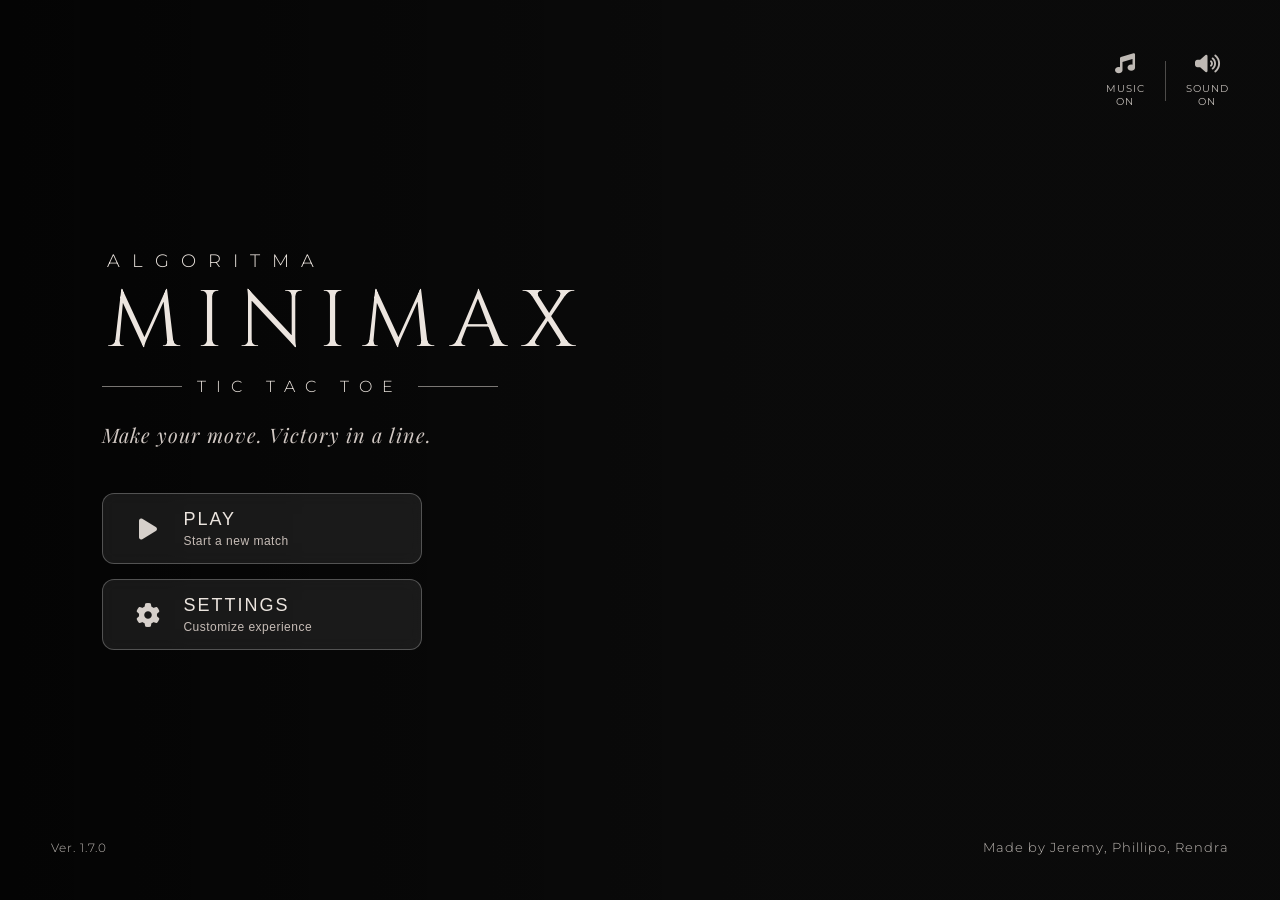
==== main.html @ 6c70a4bb "AI Thinking delay" ====
<!DOCTYPE html>
<html lang="en">
<head>
    <meta charset="UTF-8">
    <meta name="viewport" content="width=device-width, initial-scale=1.0">
    <title>Minimax Tic Tac Toe</title>
    <link href="https://fonts.googleapis.com/css2?family=Cinzel:wght@400;500&family=Montserrat:wght@300;400;500&family=Playfair+Display:ital@1&display=swap" rel="stylesheet">
    <link rel="stylesheet" href="https://cdnjs.cloudflare.com/ajax/libs/font-awesome/6.4.0/css/all.min.css">
    
    <style>
        * { margin: 0; padding: 0; box-sizing: border-box; }
        body, html { width: 100%; height: 100%; font-family: 'Montserrat', sans-serif; overflow: hidden; background-color: #0d0d0d; color: #ece5df; }

        .game-window { position: relative; width: 100vw; height: 100vh; }

        #bg-video {
            position: absolute; top: 0; left: 0; width: 100%; height: 100%;
            object-fit: cover; z-index: 0; pointer-events: none;
            transition: filter 0.8s ease-in-out;
        }

        .video-blurred {
            filter: blur(6px) brightness(0.7); 
        }

        .video-overlay {
            position: absolute; top: 0; left: 0; width: 100%; height: 100%;
            background: linear-gradient(to right, rgba(0, 0, 0, 0.7) 0%, rgba(0, 0, 0, 0.2) 60%); z-index: 1;
        }

        .top-right-controls { position: absolute; top: 6%; right: 4%; display: flex; align-items: center; gap: 20px; z-index: 10; }
        .control-item { display: flex; flex-direction: column; align-items: center; cursor: pointer; opacity: 0.8; transition: 0.3s; }
        .control-item:hover { opacity: 1; }
        .control-item i { font-size: 20px; margin-bottom: 8px; }
        .control-item span { font-size: 10px; letter-spacing: 1px; text-align: center; }
        .divider-vertical { width: 1px; height: 40px; background-color: rgba(236, 229, 223, 0.3); }

        /* SCREENS & CONTAINERS */
        .ui-container {
            position: absolute; top: 50%; left: 8%; transform: translateY(-50%);
            display: flex; flex-direction: column; gap: 35px; z-index: 10; width: 80%;
            transition: opacity 0.5s ease;
        }

        .hidden { display: none !important; opacity: 0; pointer-events: none; }

        /* TYPOGRAPHY */
        .text-section { display: flex; flex-direction: column; gap: 10px; }
        .algoritma { font-size: 18px; letter-spacing: 12px; font-weight: 300; margin-left: 5px; }
        .minimax { font-family: 'Cinzel', serif; font-size: 80px; letter-spacing: 15px; font-weight: 400; line-height: 1; margin-left: 5px; }
        .tic-tac-toe-row { display: flex; align-items: center; gap: 15px; margin-top: 5px; }
        .line { height: 1px; width: 80px; background-color: rgba(236, 229, 223, 0.5); }
        .tic-tac-toe { font-size: 16px; letter-spacing: 10px; font-weight: 300; }
        .tagline { font-family: 'Playfair Display', serif; font-style: italic; font-size: 20px; letter-spacing: 1px; color: #d1c8c3; }

        /* BUTTONS */
        .menu-section { display: flex; flex-direction: column; gap: 15px; width: 320px; margin-top: 10px; }
        .menu-btn {
            background: rgba(255, 255, 255, 0.08); border: 1px solid rgba(255, 255, 255, 0.25);
            backdrop-filter: blur(8px); border-radius: 12px; padding: 15px 25px;
            display: flex; align-items: center; cursor: pointer; transition: 0.3s; color: #ece5df; text-align: left;
        }
        .menu-btn:hover { background: rgba(255, 255, 255, 0.15); transform: translateX(5px); }
        .btn-icon { font-size: 24px; width: 40px; display: flex; justify-content: center; margin-right: 15px; opacity: 0.9; }
        .btn-text-wrapper { display: flex; flex-direction: column; gap: 4px; }
        .btn-title { font-size: 18px; font-weight: 500; letter-spacing: 2px; }
        .btn-desc { font-size: 12px; font-weight: 300; color: #c7bdb7; letter-spacing: 0.5px; }

        .btn-horizontal-group { display: flex; gap: 15px; flex-wrap: wrap; max-width: 600px; }
        .size-btn { width: 140px; justify-content: center; text-align: center; }

        /* GAMEPLAY AREA */
        .gameplay-wrapper { display: flex; align-items: center; gap: 60px; }
        .scoreboard {
            background: rgba(0,0,0,0.4); padding: 30px; border-radius: 15px; border: 1px solid rgba(255,255,255,0.1);
            backdrop-filter: blur(10px); display: flex; flex-direction: column; gap: 20px; width: 250px;
        }
        .score-item { display: flex; justify-content: space-between; align-items: center; font-size: 18px; letter-spacing: 2px; }
        .score-number { font-size: 28px; font-family: 'Cinzel', serif; font-weight: 500; }
        .best-of { text-align: center; font-size: 14px; letter-spacing: 3px; color: #c7bdb7; border-bottom: 1px solid rgba(255,255,255,0.2); padding-bottom: 10px; }
        
        .board {
            display: grid; gap: 8px; background: rgba(255,255,255,0.1); padding: 15px; border-radius: 10px;
            backdrop-filter: blur(5px); border: 1px solid rgba(255,255,255,0.2);
        }
        .cell {
            background: rgba(0,0,0,0.5); display: flex; justify-content: center; align-items: center;
            font-family: 'Cinzel', serif; cursor: pointer; transition: 0.2s; border-radius: 4px;
        }
        .cell:hover { background: rgba(255,255,255,0.1); }
        .cell.x { color: #e74c3c; }
        .cell.o { color: #3498db; }

        /* FOOTER */
        .bottom-left { position: absolute; bottom: 5%; left: 4%; font-size: 12px; font-weight: 300; letter-spacing: 1px; opacity: 0.8; z-index: 10; }
        .bottom-right { position: absolute; bottom: 5%; right: 4%; font-size: 13px; font-weight: 300; letter-spacing: 1px; opacity: 0.8; z-index: 10; }

        /* TIPS TEXT */
        .game-tip {
            text-align: center; font-size: 12px; color: #a89f98; margin-top: 5px;
            font-style: italic; letter-spacing: 0.5px; opacity: 0.9;
        }

    </style>
</head>
<body>

    <div class="game-window">
        <video autoplay loop muted playsinline id="bg-video">
            <source src="Background/bgvidloop.mp4" type="video/mp4">
        </video>
        <div class="video-overlay"></div>
        
        <div class="top-right-controls">
            <div class="control-item" onclick="toggleAudio('music')">
                <i class="fas fa-music"></i><span>MUSIC<br>ON</span>
            </div>
            <div class="divider-vertical"></div>
            <div class="control-item" onclick="toggleAudio('sound')">
                <i class="fas fa-volume-up"></i><span>SOUND<br>ON</span>
            </div>
        </div>

        <div id="lobby-screen" class="ui-container">
            <div class="text-section">
                <div class="algoritma">ALGORITMA</div>
                <div class="minimax">MINIMAX</div>
                <div class="tic-tac-toe-row">
                    <div class="line"></div>
                    <div class="tic-tac-toe">TIC TAC TOE</div>
                    <div class="line"></div>
                </div>
                <div class="tagline" style="margin-top: 15px;">Make your move. Victory in a line.</div>
            </div>
            <div class="menu-section">
                <button class="menu-btn" onclick="showScreen('size-screen')">
                    <div class="btn-icon"><i class="fas fa-play"></i></div>
                    <div class="btn-text-wrapper"><span class="btn-title">PLAY</span><span class="btn-desc">Start a new match</span></div>
                </button>
                <button class="menu-btn" onclick="alert('Settings feature coming soon')">
                    <div class="btn-icon"><i class="fas fa-cog"></i></div>
                    <div class="btn-text-wrapper"><span class="btn-title">SETTINGS</span><span class="btn-desc">Customize experience</span></div>
                </button>
            </div>
        </div>

        <div id="size-screen" class="ui-container hidden">
            <div class="text-section">
                <div class="minimax" style="font-size: 50px;">BATTLEFIELD</div>
                <div class="tagline">Select your board size</div>
            </div>
            <div class="btn-horizontal-group" style="margin-top: 20px;">
                <button class="menu-btn size-btn" onclick="chooseSize(3)"><span class="btn-title">3 x 3</span></button>
                <button class="menu-btn size-btn" onclick="chooseSize(5)"><span class="btn-title">5 x 5</span></button>
                <button class="menu-btn size-btn" onclick="chooseSize(6)"><span class="btn-title">6 x 6</span></button>
            </div>
            <button class="menu-btn" style="width: 200px; margin-top: 20px;" onclick="showScreen('lobby-screen')">
                <div class="btn-icon"><i class="fas fa-arrow-left"></i></div>
                <div class="btn-text-wrapper"><span class="btn-title">BACK</span></div>
            </button>
        </div>

        <div id="difficulty-screen" class="ui-container hidden">
            <div class="text-section">
                <div class="minimax" style="font-size: 50px;">CHALLENGE</div>
                <div class="tagline">Select your opponent level</div>
            </div>
            <div class="btn-horizontal-group" style="margin-top: 20px;">
                <button class="menu-btn size-btn" onclick="setDifficulty('Easy')"><span class="btn-title">EASY</span></button>
                <button class="menu-btn size-btn" onclick="setDifficulty('Medium')"><span class="btn-title">MEDIUM</span></button>
                <button class="menu-btn size-btn" onclick="setDifficulty('Hard')"><span class="btn-title">HARD</span></button>
            </div>
            <button class="menu-btn" style="width: 200px; margin-top: 20px;" onclick="showScreen('size-screen')">
                <div class="btn-icon"><i class="fas fa-arrow-left"></i></div>
                <div class="btn-text-wrapper"><span class="btn-title">BACK</span></div>
            </button>
        </div>

        <div id="turn-screen" class="ui-container hidden">
            <div class="text-section">
                <div class="minimax" style="font-size: 50px;">INITIATIVE</div>
                <div class="tagline">Who will make the first move?</div>
            </div>
            <div class="btn-horizontal-group" style="margin-top: 20px;">
                <button class="menu-btn size-btn" onclick="setFirstTurn('Player')"><span class="btn-title">PLAYER</span></button>
                <button class="menu-btn size-btn" onclick="setFirstTurn('Bot')"><span class="btn-title">BOT</span></button>
            </div>
            <button class="menu-btn" style="width: 200px; margin-top: 20px;" onclick="showScreen('difficulty-screen')">
                <div class="btn-icon"><i class="fas fa-arrow-left"></i></div>
                <div class="btn-text-wrapper"><span class="btn-title">BACK</span></div>
            </button>
        </div>

        <div id="game-screen" class="ui-container hidden">
            <div class="gameplay-wrapper">
                <div class="scoreboard">
                    <div class="best-of">BEST OF 5 MATCH</div>
                    <div class="score-item">
                        <span>PLAYER (X)</span>
                        <span class="score-number" id="score-player">0</span>
                    </div>
                    <div class="score-item">
                        <span>BOT (O)</span>
                        <span class="score-number" id="score-bot">0</span>
                    </div>
                    <div id="round-status" style="text-align:center; font-size:12px; color:#c7bdb7; margin-top:10px;">Your turn!</div>
                    <div id="game-tip" class="game-tip">Tip: Get 3 in a row to win!</div> 
                </div>
                <div id="board" class="board"></div>
            </div>
        </div>

        <div id="result-screen" class="ui-container hidden">
            <div class="text-section">
                <div class="algoritma">MATCH OVER</div>
                <div class="minimax" id="match-winner-text" style="font-size: 60px; color: #e74c3c;">YOU LOSE</div>
            </div>
            <div class="menu-section">
                <button class="menu-btn" onclick="showScreen('size-screen')">
                    <div class="btn-icon"><i class="fas fa-redo"></i></div>
                    <div class="btn-text-wrapper"><span class="btn-title">PLAY AGAIN</span></div>
                </button>
                <button class="menu-btn" onclick="showScreen('lobby-screen')">
                    <div class="btn-icon"><i class="fas fa-home"></i></div>
                    <div class="btn-text-wrapper"><span class="btn-title">MAIN MENU</span></div>
                </button>
            </div>
        </div>

        <div class="bottom-left">Ver. 1.7.0</div>
        <div class="bottom-right">Made by Jeremy, Phillipo, Rendra</div>
    </div>

    <script>
        // --- UI NAVIGATION ---
        function showScreen(screenId) {
            document.querySelectorAll('.ui-container').forEach(el => el.classList.add('hidden'));
            document.getElementById(screenId).classList.remove('hidden');

            const videoBg = document.getElementById('bg-video');
            if (screenId === 'lobby-screen') {
                videoBg.classList.remove('video-blurred'); 
            } else {
                videoBg.classList.add('video-blurred'); 
            }
        }

        function toggleAudio(type) { console.log(type + ' toggled'); }

        // --- GAME LOGIC STATE ---
        let currentSize = 3;
        let currentDifficulty = 'Hard';
        let firstTurnChoice = 'Player'; // Pilihan siapa yang jalan duluan
        let winCondition = 3;
        let board = [];
        let pScore = 0;
        let bScore = 0;
        let isPlayerTurn = true;
        let gameActive = false;

        function chooseSize(size) {
            currentSize = size;
            showScreen('difficulty-screen');
        }

        function setDifficulty(diff) {
            currentDifficulty = diff;
            winCondition = currentSize === 3 ? 3 : 4; 
            showScreen('turn-screen'); // Navigasi ke screen pemilihan giliran
        }

        function setFirstTurn(choice) {
            firstTurnChoice = choice;
            document.getElementById('game-tip').innerText = `Tip: Get ${winCondition} in a row to win!`;
            
            pScore = 0;
            bScore = 0;
            updateScoreboard();
            startRound();
            showScreen('game-screen');
        }

        function startRound() {
            board = Array(currentSize * currentSize).fill(null);
            gameActive = true;
            
            // Tentukan giliran awal berdasarkan pilihan pemain
            isPlayerTurn = (firstTurnChoice === 'Player');
            
            renderBoard();

            if (!isPlayerTurn) {
                document.getElementById('round-status').innerText = "Bot is thinking...";
                setTimeout(botMove, getThinkingDelay());
            } else {
                document.getElementById('round-status').innerText = `Your turn! (${currentDifficulty})`;
            }
        }

        function renderBoard() {
            const boardEl = document.getElementById('board');
            boardEl.innerHTML = '';
            
            const maxBoardSize = 450; 
            const cellSize = Math.floor(maxBoardSize / currentSize);
            const fontSize = Math.floor(cellSize * 0.6);

            boardEl.style.gridTemplateColumns = `repeat(${currentSize}, ${cellSize}px)`;
            boardEl.style.gridTemplateRows = `repeat(${currentSize}, ${cellSize}px)`;

            for (let i = 0; i < board.length; i++) {
                const cell = document.createElement('div');
                cell.classList.add('cell');
                cell.style.fontSize = `${fontSize}px`;
                if (board[i]) {
                    cell.innerText = board[i];
                    cell.classList.add(board[i].toLowerCase());
                }
                cell.onclick = () => handlePlayerMove(i);
                boardEl.appendChild(cell);
            }
        }

        function getThinkingDelay() {
            if (currentDifficulty === 'Easy') return 1500;
            if (currentDifficulty === 'Medium') return 800;
            return 300; // Hard
        }

        function handlePlayerMove(index) {
            if (!gameActive || board[index] || !isPlayerTurn) return;

            board[index] = 'X';
            renderBoard();
            
            if (checkWin('X')) return endRound('X');
            if (board.every(cell => cell !== null)) return endRound('DRAW');

            isPlayerTurn = false;
            document.getElementById('round-status').innerText = "Bot is thinking...";
            setTimeout(botMove, getThinkingDelay()); 
        }

        function botMove() {
            if (!gameActive) return;
            
            let bestMove;
            let useTactic = false;

            if (currentDifficulty === 'Easy') {
                useTactic = false; 
            } else if (currentDifficulty === 'Medium') {
                useTactic = Math.random() > 0.5; 
            } else if (currentDifficulty === 'Hard') {
                useTactic = true; 
            }

            if (useTactic) {
                if (currentSize === 3) {
                    bestMove = getBestMoveMinimax(); 
                } else {
                    bestMove = getHeuristicMove(); 
                }
            } else {
                bestMove = getRandomMove(); 
            }

            if (bestMove === undefined || bestMove === null) bestMove = getRandomMove();

            board[bestMove] = 'O';
            renderBoard();

            if (checkWin('O')) return endRound('O');
            if (board.every(cell => cell !== null)) return endRound('DRAW');

            isPlayerTurn = true;
            document.getElementById('round-status').innerText = `Your turn! (${currentDifficulty})`;
        }

        function endRound(winner) {
            gameActive = false;
            if (winner === 'X') {
                pScore++;
                document.getElementById('round-status').innerText = "You won this round!";
            } else if (winner === 'O') {
                bScore++;
                document.getElementById('round-status').innerText = "Bot won this round!";
            } else {
                document.getElementById('round-status').innerText = "Round Draw!";
            }
            
            updateScoreboard();

            if (pScore === 3 || bScore === 3) {
                setTimeout(() => endMatch(pScore === 3 ? 'PLAYER' : 'BOT'), 1000);
            } else {
                setTimeout(startRound, 1500);
            }
        }

        function endMatch(winner) {
            const wintxt = document.getElementById('match-winner-text');
            if (winner === 'PLAYER') {
                wintxt.innerText = "YOU WIN!";
                wintxt.style.color = "#2ecc71";
            } else {
                wintxt.innerText = "YOU LOSE";
                wintxt.style.color = "#e74c3c";
            }
            showScreen('result-screen');
        }

        function updateScoreboard() {
            document.getElementById('score-player').innerText = pScore;
            document.getElementById('score-bot').innerText = bScore;
        }

        function checkWin(player) {
            const s = currentSize;
            const w = winCondition;
            for (let r = 0; r < s; r++) {
                for (let c = 0; c < s; c++) {
                    if (c <= s - w && checkDirection(r, c, 0, 1, player, w, s)) return true;
                    if (r <= s - w && checkDirection(r, c, 1, 0, player, w, s)) return true;
                    if (r <= s - w && c <= s - w && checkDirection(r, c, 1, 1, player, w, s)) return true;
                    if (r <= s - w && c >= w - 1 && checkDirection(r, c, 1, -1, player, w, s)) return true;
                }
            }
            return false;
        }

        function checkDirection(r, c, rDir, cDir, player, winCond, size) {
            for (let i = 0; i < winCond; i++) {
                if (board[(r + i * rDir) * size + (c + i * cDir)] !== player) return false;
            }
            return true;
        }

        function getRandomMove() {
            let available = [];
            board.forEach((val, idx) => { if (!val) available.push(idx); });
            return available[Math.floor(Math.random() * available.length)];
        }

        function getHeuristicMove() {
            for (let i = 0; i < board.length; i++) {
                if (board[i] === null) {
                    board[i] = 'O';
                    if (checkWin('O')) { board[i] = null; return i; }
                    board[i] = null;
                }
            }
            for (let i = 0; i < board.length; i++) {
                if (board[i] === null) {
                    board[i] = 'X';
                    if (checkWin('X')) { board[i] = null; return i; }
                    board[i] = null;
                }
            }
            return getRandomMove();
        }

        function getBestMoveMinimax() {
            let bestScore = -Infinity;
            let move;
            for (let i = 0; i < 9; i++) {
                if (board[i] === null) {
                    board[i] = 'O';
                    let score = minimax(board, 0, false);
                    board[i] = null;
                    if (score > bestScore) {
                        bestScore = score;
                        move = i;
                    }
                }
            }
            return move;
        }

        function minimax(newBoard, depth, isMaximizing) {
            if (checkWin('O')) return 10 - depth;
            if (checkWin('X')) return depth - 10;
            if (newBoard.every(cell => cell !== null)) return 0;

            if (isMaximizing) {
                let bestScore = -Infinity;
                for (let i = 0; i < 9; i++) {
                    if (newBoard[i] === null) {
                        newBoard[i] = 'O';
                        let score = minimax(newBoard, depth + 1, false);
                        newBoard[i] = null;
                        bestScore = Math.max(score, bestScore);
                    }
                }
                return bestScore;
            } else {
                let bestScore = Infinity;
                for (let i = 0; i < 9; i++) {
                    if (newBoard[i] === null) {
                        newBoard[i] = 'X';
                        let score = minimax(newBoard, depth + 1, true);
                        newBoard[i] = null;
                        bestScore = Math.min(score, bestScore);
                    }
                }
                return bestScore;
            }
        }
    </script>
</body>
</html>
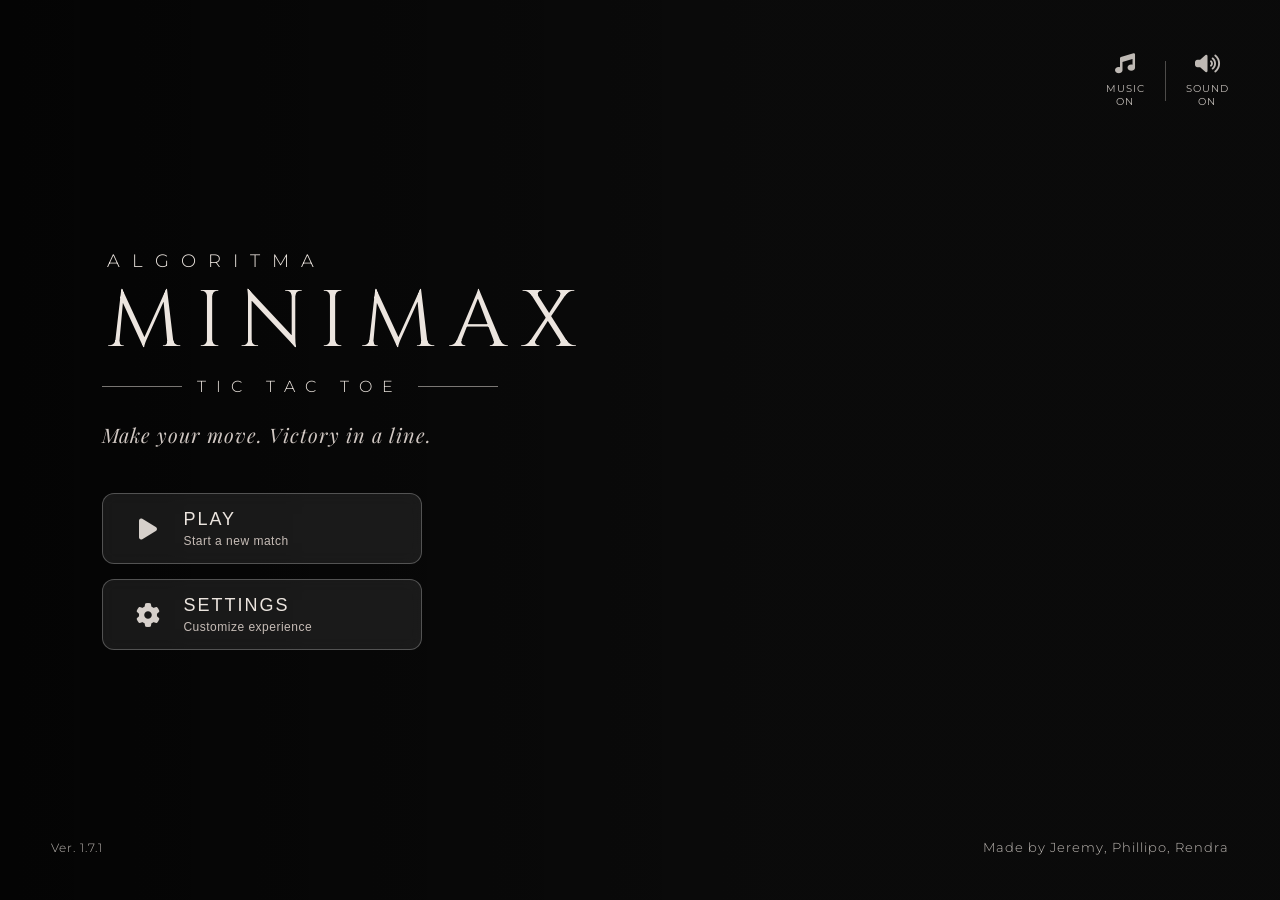
==== commit c94829d7: "Settings Add" ====
--- a/main.html
+++ b/main.html
@@ -19,8 +19,9 @@
             transition: filter 0.8s ease-in-out;
         }
 
+        /* Base blur class */
         .video-blurred {
-            filter: blur(6px) brightness(0.7); 
+            filter: blur(var(--blur-amount, 6px)) brightness(0.7); 
         }
 
         .video-overlay {
@@ -69,6 +70,17 @@
         .btn-horizontal-group { display: flex; gap: 15px; flex-wrap: wrap; max-width: 600px; }
         .size-btn { width: 140px; justify-content: center; text-align: center; }
 
+        /* SETTINGS SPECIFIC */
+        .settings-content { display: flex; gap: 50px; align-items: flex-start; }
+        .settings-column { flex: 1; max-width: 450px; display: flex; flex-direction: column; gap: 25px; }
+        .setting-item { display: flex; flex-direction: column; gap: 10px; }
+        .setting-label { font-size: 14px; letter-spacing: 3px; color: #c7bdb7; font-weight: 500; }
+        .info-box { 
+            background: rgba(255,255,255,0.05); border: 1px solid rgba(255,255,255,0.1); 
+            padding: 20px; border-radius: 12px; font-size: 13px; line-height: 1.6; color: #d1c8c3;
+        }
+        .info-box b { color: #ece5df; letter-spacing: 1px; }
+
         /* GAMEPLAY AREA */
         .gameplay-wrapper { display: flex; align-items: center; gap: 60px; }
         .scoreboard {
@@ -95,11 +107,7 @@
         .bottom-left { position: absolute; bottom: 5%; left: 4%; font-size: 12px; font-weight: 300; letter-spacing: 1px; opacity: 0.8; z-index: 10; }
         .bottom-right { position: absolute; bottom: 5%; right: 4%; font-size: 13px; font-weight: 300; letter-spacing: 1px; opacity: 0.8; z-index: 10; }
 
-        /* TIPS TEXT */
-        .game-tip {
-            text-align: center; font-size: 12px; color: #a89f98; margin-top: 5px;
-            font-style: italic; letter-spacing: 0.5px; opacity: 0.9;
-        }
+        .game-tip { text-align: center; font-size: 12px; color: #a89f98; margin-top: 5px; font-style: italic; letter-spacing: 0.5px; opacity: 0.9; }
 
     </style>
 </head>
@@ -137,10 +145,61 @@
                     <div class="btn-icon"><i class="fas fa-play"></i></div>
                     <div class="btn-text-wrapper"><span class="btn-title">PLAY</span><span class="btn-desc">Start a new match</span></div>
                 </button>
-                <button class="menu-btn" onclick="alert('Settings feature coming soon')">
+                <button class="menu-btn" onclick="showScreen('settings-screen')">
                     <div class="btn-icon"><i class="fas fa-cog"></i></div>
                     <div class="btn-text-wrapper"><span class="btn-title">SETTINGS</span><span class="btn-desc">Customize experience</span></div>
                 </button>
+            </div>
+        </div>
+
+        <div id="settings-screen" class="ui-container hidden">
+            <div class="text-section">
+                <div class="minimax" style="font-size: 50px;">SETTINGS</div>
+            </div>
+            
+            <div class="settings-content">
+                <div class="settings-column">
+                    <div class="setting-item">
+                        <span class="setting-label">BLUR INTENSITY</span>
+                        <div class="btn-horizontal-group">
+                            <button class="menu-btn size-btn" style="width: 100px; padding: 10px;" onclick="setBlur(2)">Low</button>
+                            <button class="menu-btn size-btn" style="width: 100px; padding: 10px;" onclick="setBlur(6)">Medium</button>
+                            <button class="menu-btn size-btn" style="width: 100px; padding: 10px;" onclick="setBlur(12)">High</button>
+                        </div>
+                    </div>
+                    
+                    <div class="setting-item">
+                        <span class="setting-label">ABOUT THE ALGORITHM</span>
+                        <div class="info-box">
+                            <b>MINIMAX:</b> Algoritma rekursif yang mencari langkah optimal dengan meminimalkan kemungkinan kerugian maksimal. Sempurna untuk papan 3x3.<br><br>
+                            <b>HEURISTIC:</b> Digunakan pada papan besar untuk mengevaluasi skor posisi tanpa harus menelusuri seluruh kemungkinan langkah, menjaga performa tetap lancar.
+                        </div>
+                    </div>
+                </div>
+
+                <div class="settings-column">
+                    <div class="setting-item">
+                        <span class="setting-label">THE TEAM</span>
+                        <div class="info-box" style="text-align: center;">
+                            <p style="font-size: 16px; margin-bottom: 10px;">Jeremy, Phillipo, Rendra</p>
+                            <button class="menu-btn" style="width: 100%; justify-content: center;" onclick="window.open('https://github.com/Bluwww/Tic-Tac-Toe.git', '_blank')">
+                                <div class="btn-icon"><i class="fab fa-github"></i></div>
+                                <div class="btn-text-wrapper"><span class="btn-title">VISIT GITHUB</span></div>
+                            </button>
+                        </div>
+                    </div>
+                    
+                    <div style="margin-top: auto; display: flex; gap: 15px;">
+                        <button class="menu-btn" style="width: 200px;" onclick="resetDefaults()">
+                            <div class="btn-icon"><i class="fas fa-undo"></i></div>
+                            <div class="btn-text-wrapper"><span class="btn-title">DEFAULT</span></div>
+                        </button>
+                        <button class="menu-btn" style="width: 200px;" onclick="showScreen('lobby-screen')">
+                            <div class="btn-icon"><i class="fas fa-arrow-left"></i></div>
+                            <div class="btn-text-wrapper"><span class="btn-title">BACK</span></div>
+                        </button>
+                    </div>
+                </div>
             </div>
         </div>
 
@@ -227,7 +286,7 @@
             </div>
         </div>
 
-        <div class="bottom-left">Ver. 1.7.0</div>
+        <div class="bottom-left">Ver. 1.7.1</div>
         <div class="bottom-right">Made by Jeremy, Phillipo, Rendra</div>
     </div>
 
@@ -245,12 +304,21 @@
             }
         }
 
+        // --- SETTINGS LOGIC ---
+        function setBlur(amount) {
+            document.documentElement.style.setProperty('--blur-amount', amount + 'px');
+        }
+
+        function resetDefaults() {
+            setBlur(6); // Kembali ke settingan Medium Blur
+        }
+
         function toggleAudio(type) { console.log(type + ' toggled'); }
 
         // --- GAME LOGIC STATE ---
         let currentSize = 3;
         let currentDifficulty = 'Hard';
-        let firstTurnChoice = 'Player'; // Pilihan siapa yang jalan duluan
+        let firstTurnChoice = 'Player';
         let winCondition = 3;
         let board = [];
         let pScore = 0;
@@ -266,15 +334,13 @@
         function setDifficulty(diff) {
             currentDifficulty = diff;
             winCondition = currentSize === 3 ? 3 : 4; 
-            showScreen('turn-screen'); // Navigasi ke screen pemilihan giliran
+            showScreen('turn-screen');
         }
 
         function setFirstTurn(choice) {
             firstTurnChoice = choice;
             document.getElementById('game-tip').innerText = `Tip: Get ${winCondition} in a row to win!`;
-            
-            pScore = 0;
-            bScore = 0;
+            pScore = 0; bScore = 0;
             updateScoreboard();
             startRound();
             showScreen('game-screen');
@@ -283,12 +349,8 @@
         function startRound() {
             board = Array(currentSize * currentSize).fill(null);
             gameActive = true;
-            
-            // Tentukan giliran awal berdasarkan pilihan pemain
             isPlayerTurn = (firstTurnChoice === 'Player');
-            
             renderBoard();
-
             if (!isPlayerTurn) {
                 document.getElementById('round-status').innerText = "Bot is thinking...";
                 setTimeout(botMove, getThinkingDelay());
@@ -300,18 +362,15 @@
         function renderBoard() {
             const boardEl = document.getElementById('board');
             boardEl.innerHTML = '';
-            
             const maxBoardSize = 450; 
             const cellSize = Math.floor(maxBoardSize / currentSize);
-            const fontSize = Math.floor(cellSize * 0.6);
-
             boardEl.style.gridTemplateColumns = `repeat(${currentSize}, ${cellSize}px)`;
             boardEl.style.gridTemplateRows = `repeat(${currentSize}, ${cellSize}px)`;
 
             for (let i = 0; i < board.length; i++) {
                 const cell = document.createElement('div');
                 cell.classList.add('cell');
-                cell.style.fontSize = `${fontSize}px`;
+                cell.style.fontSize = `${Math.floor(cellSize * 0.6)}px`;
                 if (board[i]) {
                     cell.innerText = board[i];
                     cell.classList.add(board[i].toLowerCase());
@@ -324,18 +383,15 @@
         function getThinkingDelay() {
             if (currentDifficulty === 'Easy') return 1500;
             if (currentDifficulty === 'Medium') return 800;
-            return 300; // Hard
+            return 300;
         }
 
         function handlePlayerMove(index) {
             if (!gameActive || board[index] || !isPlayerTurn) return;
-
             board[index] = 'X';
             renderBoard();
-            
             if (checkWin('X')) return endRound('X');
             if (board.every(cell => cell !== null)) return endRound('DRAW');
-
             isPlayerTurn = false;
             document.getElementById('round-status').innerText = "Bot is thinking...";
             setTimeout(botMove, getThinkingDelay()); 
@@ -343,54 +399,29 @@
 
         function botMove() {
             if (!gameActive) return;
-            
             let bestMove;
-            let useTactic = false;
-
-            if (currentDifficulty === 'Easy') {
-                useTactic = false; 
-            } else if (currentDifficulty === 'Medium') {
-                useTactic = Math.random() > 0.5; 
-            } else if (currentDifficulty === 'Hard') {
-                useTactic = true; 
-            }
+            let useTactic = (currentDifficulty === 'Hard') || (currentDifficulty === 'Medium' && Math.random() > 0.5);
 
             if (useTactic) {
-                if (currentSize === 3) {
-                    bestMove = getBestMoveMinimax(); 
-                } else {
-                    bestMove = getHeuristicMove(); 
-                }
+                bestMove = (currentSize === 3) ? getBestMoveMinimax() : getHeuristicMove();
             } else {
                 bestMove = getRandomMove(); 
             }
-
             if (bestMove === undefined || bestMove === null) bestMove = getRandomMove();
 
             board[bestMove] = 'O';
             renderBoard();
-
             if (checkWin('O')) return endRound('O');
             if (board.every(cell => cell !== null)) return endRound('DRAW');
-
             isPlayerTurn = true;
             document.getElementById('round-status').innerText = `Your turn! (${currentDifficulty})`;
         }
 
         function endRound(winner) {
             gameActive = false;
-            if (winner === 'X') {
-                pScore++;
-                document.getElementById('round-status').innerText = "You won this round!";
-            } else if (winner === 'O') {
-                bScore++;
-                document.getElementById('round-status').innerText = "Bot won this round!";
-            } else {
-                document.getElementById('round-status').innerText = "Round Draw!";
-            }
-            
+            if (winner === 'X') pScore++; else if (winner === 'O') bScore++;
+            document.getElementById('round-status').innerText = winner === 'DRAW' ? "Round Draw!" : (winner === 'X' ? "You won this round!" : "Bot won this round!");
             updateScoreboard();
-
             if (pScore === 3 || bScore === 3) {
                 setTimeout(() => endMatch(pScore === 3 ? 'PLAYER' : 'BOT'), 1000);
             } else {
@@ -400,13 +431,8 @@
 
         function endMatch(winner) {
             const wintxt = document.getElementById('match-winner-text');
-            if (winner === 'PLAYER') {
-                wintxt.innerText = "YOU WIN!";
-                wintxt.style.color = "#2ecc71";
-            } else {
-                wintxt.innerText = "YOU LOSE";
-                wintxt.style.color = "#e74c3c";
-            }
+            wintxt.innerText = winner === 'PLAYER' ? "YOU WIN!" : "YOU LOSE";
+            wintxt.style.color = winner === 'PLAYER' ? "#2ecc71" : "#e74c3c";
             showScreen('result-screen');
         }
 
@@ -416,8 +442,7 @@
         }
 
         function checkWin(player) {
-            const s = currentSize;
-            const w = winCondition;
+            const s = currentSize, w = winCondition;
             for (let r = 0; r < s; r++) {
                 for (let c = 0; c < s; c++) {
                     if (c <= s - w && checkDirection(r, c, 0, 1, player, w, s)) return true;
@@ -444,34 +469,20 @@
 
         function getHeuristicMove() {
             for (let i = 0; i < board.length; i++) {
-                if (board[i] === null) {
-                    board[i] = 'O';
-                    if (checkWin('O')) { board[i] = null; return i; }
-                    board[i] = null;
-                }
+                if (board[i] === null) { board[i] = 'O'; if (checkWin('O')) { board[i] = null; return i; } board[i] = null; }
             }
             for (let i = 0; i < board.length; i++) {
-                if (board[i] === null) {
-                    board[i] = 'X';
-                    if (checkWin('X')) { board[i] = null; return i; }
-                    board[i] = null;
-                }
+                if (board[i] === null) { board[i] = 'X'; if (checkWin('X')) { board[i] = null; return i; } board[i] = null; }
             }
             return getRandomMove();
         }
 
         function getBestMoveMinimax() {
-            let bestScore = -Infinity;
-            let move;
+            let bestScore = -Infinity, move;
             for (let i = 0; i < 9; i++) {
                 if (board[i] === null) {
-                    board[i] = 'O';
-                    let score = minimax(board, 0, false);
-                    board[i] = null;
-                    if (score > bestScore) {
-                        bestScore = score;
-                        move = i;
-                    }
+                    board[i] = 'O'; let score = minimax(board, 0, false); board[i] = null;
+                    if (score > bestScore) { bestScore = score; move = i; }
                 }
             }
             return move;
@@ -481,27 +492,16 @@
             if (checkWin('O')) return 10 - depth;
             if (checkWin('X')) return depth - 10;
             if (newBoard.every(cell => cell !== null)) return 0;
-
             if (isMaximizing) {
                 let bestScore = -Infinity;
                 for (let i = 0; i < 9; i++) {
-                    if (newBoard[i] === null) {
-                        newBoard[i] = 'O';
-                        let score = minimax(newBoard, depth + 1, false);
-                        newBoard[i] = null;
-                        bestScore = Math.max(score, bestScore);
-                    }
+                    if (newBoard[i] === null) { newBoard[i] = 'O'; let score = minimax(newBoard, depth + 1, false); newBoard[i] = null; bestScore = Math.max(score, bestScore); }
                 }
                 return bestScore;
             } else {
                 let bestScore = Infinity;
                 for (let i = 0; i < 9; i++) {
-                    if (newBoard[i] === null) {
-                        newBoard[i] = 'X';
-                        let score = minimax(newBoard, depth + 1, true);
-                        newBoard[i] = null;
-                        bestScore = Math.min(score, bestScore);
-                    }
+                    if (newBoard[i] === null) { newBoard[i] = 'X'; let score = minimax(newBoard, depth + 1, true); newBoard[i] = null; bestScore = Math.min(score, bestScore); }
                 }
                 return bestScore;
             }
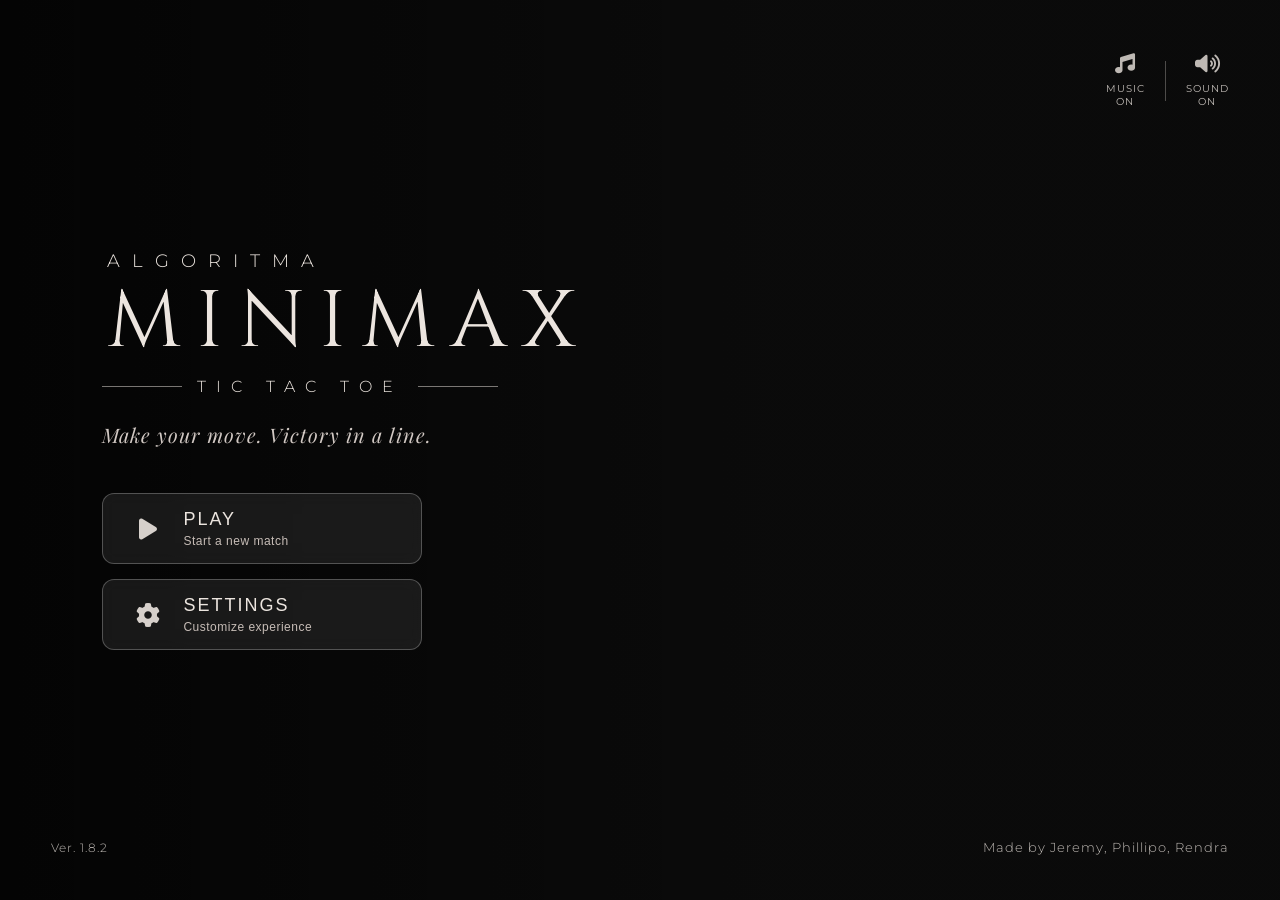
==== commit 7161f4ce: "Highlight Button" ====
--- a/main.html
+++ b/main.html
@@ -19,9 +19,11 @@
             transition: filter 0.8s ease-in-out;
         }
 
-        /* Base blur class */
+        /* Variabel Blur default */
+        :root { --blur-amount: 6px; }
+
         .video-blurred {
-            filter: blur(var(--blur-amount, 6px)) brightness(0.7); 
+            filter: blur(var(--blur-amount)) brightness(0.7); 
         }
 
         .video-overlay {
@@ -69,6 +71,16 @@
 
         .btn-horizontal-group { display: flex; gap: 15px; flex-wrap: wrap; max-width: 600px; }
         .size-btn { width: 140px; justify-content: center; text-align: center; }
+
+        /* GLOWING EFFECT SUPER TERANG UNTUK TOMBOL AKTIF */
+        .selected-opt { 
+            border: 2px solid #ffffff !important; 
+            background: rgba(255, 255, 255, 0.25) !important;
+            box-shadow: 0 0 20px rgba(255, 255, 255, 0.6), inset 0 0 10px rgba(255, 255, 255, 0.3) !important;
+            transform: scale(1.05);
+            color: #ffffff !important;
+            text-shadow: 0 0 10px rgba(255, 255, 255, 0.8);
+        }
 
         /* SETTINGS SPECIFIC */
         .settings-content { display: flex; gap: 50px; align-items: flex-start; }
@@ -161,7 +173,7 @@
                 <div class="settings-column">
                     <div class="setting-item">
                         <span class="setting-label">BLUR INTENSITY</span>
-                        <div class="btn-horizontal-group">
+                        <div class="btn-horizontal-group" id="blur-opts">
                             <button class="menu-btn size-btn" style="width: 100px; padding: 10px;" onclick="setBlur(2)">Low</button>
                             <button class="menu-btn size-btn" style="width: 100px; padding: 10px;" onclick="setBlur(6)">Medium</button>
                             <button class="menu-btn size-btn" style="width: 100px; padding: 10px;" onclick="setBlur(12)">High</button>
@@ -208,7 +220,7 @@
                 <div class="minimax" style="font-size: 50px;">BATTLEFIELD</div>
                 <div class="tagline">Select your board size</div>
             </div>
-            <div class="btn-horizontal-group" style="margin-top: 20px;">
+            <div class="btn-horizontal-group" id="size-opts" style="margin-top: 20px;">
                 <button class="menu-btn size-btn" onclick="chooseSize(3)"><span class="btn-title">3 x 3</span></button>
                 <button class="menu-btn size-btn" onclick="chooseSize(5)"><span class="btn-title">5 x 5</span></button>
                 <button class="menu-btn size-btn" onclick="chooseSize(6)"><span class="btn-title">6 x 6</span></button>
@@ -224,7 +236,7 @@
                 <div class="minimax" style="font-size: 50px;">CHALLENGE</div>
                 <div class="tagline">Select your opponent level</div>
             </div>
-            <div class="btn-horizontal-group" style="margin-top: 20px;">
+            <div class="btn-horizontal-group" id="diff-opts" style="margin-top: 20px;">
                 <button class="menu-btn size-btn" onclick="setDifficulty('Easy')"><span class="btn-title">EASY</span></button>
                 <button class="menu-btn size-btn" onclick="setDifficulty('Medium')"><span class="btn-title">MEDIUM</span></button>
                 <button class="menu-btn size-btn" onclick="setDifficulty('Hard')"><span class="btn-title">HARD</span></button>
@@ -240,7 +252,7 @@
                 <div class="minimax" style="font-size: 50px;">INITIATIVE</div>
                 <div class="tagline">Who will make the first move?</div>
             </div>
-            <div class="btn-horizontal-group" style="margin-top: 20px;">
+            <div class="btn-horizontal-group" id="turn-opts" style="margin-top: 20px;">
                 <button class="menu-btn size-btn" onclick="setFirstTurn('Player')"><span class="btn-title">PLAYER</span></button>
                 <button class="menu-btn size-btn" onclick="setFirstTurn('Bot')"><span class="btn-title">BOT</span></button>
             </div>
@@ -286,55 +298,81 @@
             </div>
         </div>
 
-        <div class="bottom-left">Ver. 1.7.1</div>
+        <div class="bottom-left">Ver. 1.8.2</div>
         <div class="bottom-right">Made by Jeremy, Phillipo, Rendra</div>
     </div>
 
     <script>
-        // --- UI NAVIGATION ---
+        // --- GAME LOGIC STATE ---
+        let currentSize = 3;
+        let currentDifficulty = 'Hard';
+        let firstTurnChoice = 'Player';
+        let currentBlur = 6;
+        let winCondition = 3;
+        let board = [], pScore = 0, bScore = 0, isPlayerTurn = true, gameActive = false;
+
+        // --- UI NAVIGATION & HIGHLIGHT LOGIC ---
         function showScreen(screenId) {
             document.querySelectorAll('.ui-container').forEach(el => el.classList.add('hidden'));
             document.getElementById(screenId).classList.remove('hidden');
-
             const videoBg = document.getElementById('bg-video');
             if (screenId === 'lobby-screen') {
                 videoBg.classList.remove('video-blurred'); 
             } else {
                 videoBg.classList.add('video-blurred'); 
             }
+            syncHighlights();
+        }
+
+        function syncHighlights() {
+            // Update Glow untuk Blur
+            document.querySelectorAll('#blur-opts .menu-btn').forEach(b => b.classList.remove('selected-opt'));
+            if(currentBlur === 2) document.querySelector('#blur-opts .menu-btn:nth-child(1)').classList.add('selected-opt');
+            if(currentBlur === 6) document.querySelector('#blur-opts .menu-btn:nth-child(2)').classList.add('selected-opt');
+            if(currentBlur === 12) document.querySelector('#blur-opts .menu-btn:nth-child(3)').classList.add('selected-opt');
+
+            // Update Glow untuk Ukuran Papan
+            document.querySelectorAll('#size-opts .menu-btn').forEach(b => b.classList.remove('selected-opt'));
+            if(currentSize === 3) document.querySelector('#size-opts .menu-btn:nth-child(1)').classList.add('selected-opt');
+            if(currentSize === 5) document.querySelector('#size-opts .menu-btn:nth-child(2)').classList.add('selected-opt');
+            if(currentSize === 6) document.querySelector('#size-opts .menu-btn:nth-child(3)').classList.add('selected-opt');
+
+            // Update Glow untuk Difficulty
+            document.querySelectorAll('#diff-opts .menu-btn').forEach(b => b.classList.remove('selected-opt'));
+            if(currentDifficulty === 'Easy') document.querySelector('#diff-opts .menu-btn:nth-child(1)').classList.add('selected-opt');
+            if(currentDifficulty === 'Medium') document.querySelector('#diff-opts .menu-btn:nth-child(2)').classList.add('selected-opt');
+            if(currentDifficulty === 'Hard') document.querySelector('#diff-opts .menu-btn:nth-child(3)').classList.add('selected-opt');
+
+            // Update Glow untuk First Turn
+            document.querySelectorAll('#turn-opts .menu-btn').forEach(b => b.classList.remove('selected-opt'));
+            if(firstTurnChoice === 'Player') document.querySelector('#turn-opts .menu-btn:nth-child(1)').classList.add('selected-opt');
+            if(firstTurnChoice === 'Bot') document.querySelector('#turn-opts .menu-btn:nth-child(2)').classList.add('selected-opt');
         }
 
         // --- SETTINGS LOGIC ---
         function setBlur(amount) {
+            currentBlur = amount;
             document.documentElement.style.setProperty('--blur-amount', amount + 'px');
+            syncHighlights();
         }
 
         function resetDefaults() {
-            setBlur(6); // Kembali ke settingan Medium Blur
+            setBlur(6);
         }
 
         function toggleAudio(type) { console.log(type + ' toggled'); }
-
-        // --- GAME LOGIC STATE ---
-        let currentSize = 3;
-        let currentDifficulty = 'Hard';
-        let firstTurnChoice = 'Player';
-        let winCondition = 3;
-        let board = [];
-        let pScore = 0;
-        let bScore = 0;
-        let isPlayerTurn = true;
-        let gameActive = false;
 
         function chooseSize(size) {
             currentSize = size;
-            showScreen('difficulty-screen');
+            syncHighlights();
+            setTimeout(() => showScreen('difficulty-screen'), 300);
         }
 
         function setDifficulty(diff) {
             currentDifficulty = diff;
             winCondition = currentSize === 3 ? 3 : 4; 
-            showScreen('turn-screen');
+            syncHighlights();
+            setTimeout(() => showScreen('turn-screen'), 300);
         }
 
         function setFirstTurn(choice) {
@@ -342,8 +380,8 @@
             document.getElementById('game-tip').innerText = `Tip: Get ${winCondition} in a row to win!`;
             pScore = 0; bScore = 0;
             updateScoreboard();
-            startRound();
-            showScreen('game-screen');
+            syncHighlights();
+            setTimeout(() => { showScreen('game-screen'); startRound(); }, 400);
         }
 
         function startRound() {
@@ -506,6 +544,9 @@
                 return bestScore;
             }
         }
+        
+        // Panggil saat web pertama kali di-load untuk memasang efek glowing awal
+        window.onload = () => syncHighlights();
     </script>
 </body>
 </html>
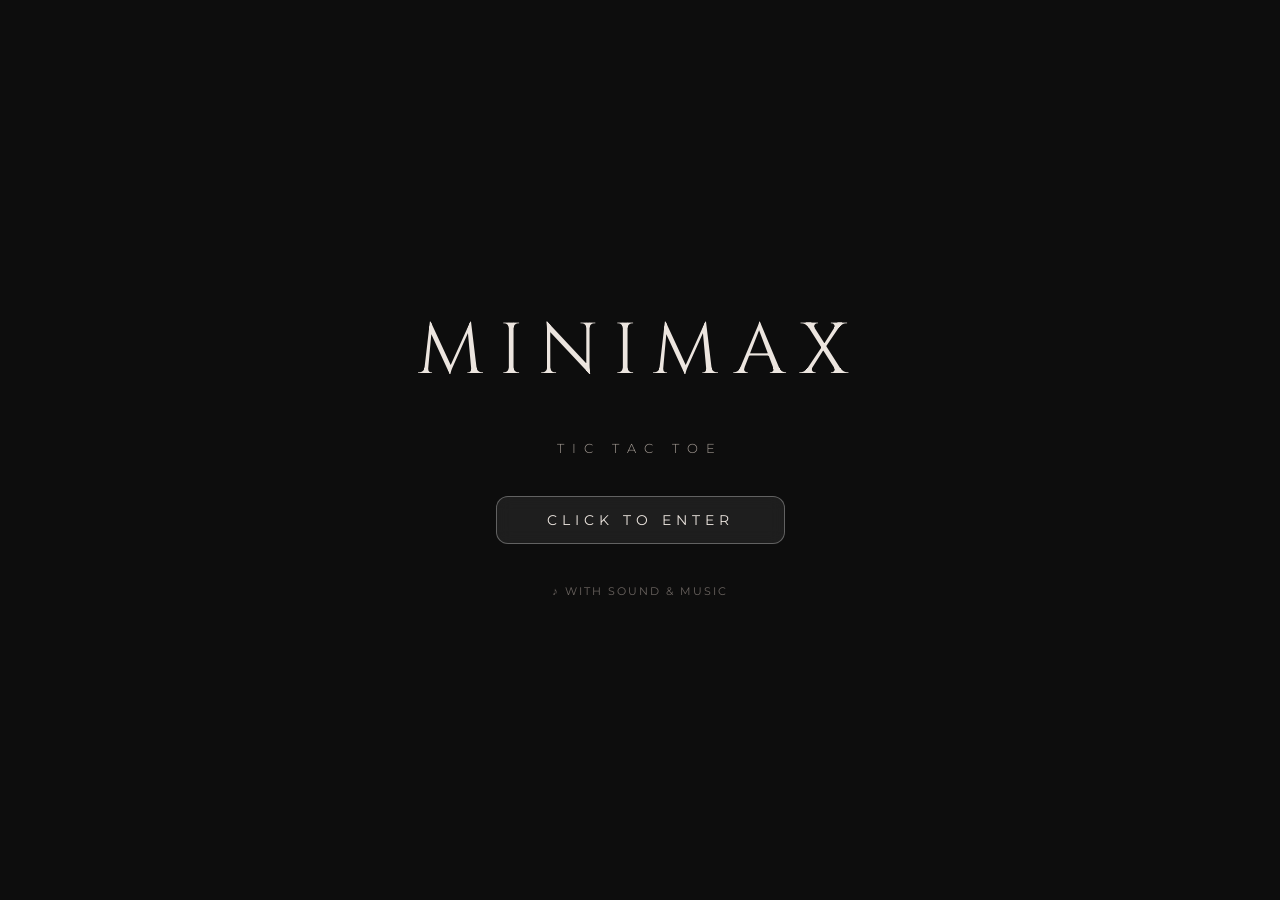
==== commit 77a7c92d: "Update" ====
--- a/main.html
+++ b/main.html
@@ -6,141 +6,44 @@
     <title>Minimax Tic Tac Toe</title>
     <link href="https://fonts.googleapis.com/css2?family=Cinzel:wght@400;500&family=Montserrat:wght@300;400;500&family=Playfair+Display:ital@1&display=swap" rel="stylesheet">
     <link rel="stylesheet" href="https://cdnjs.cloudflare.com/ajax/libs/font-awesome/6.4.0/css/all.min.css">
-    
-    <style>
-        * { margin: 0; padding: 0; box-sizing: border-box; }
-        body, html { width: 100%; height: 100%; font-family: 'Montserrat', sans-serif; overflow: hidden; background-color: #0d0d0d; color: #ece5df; }
-
-        .game-window { position: relative; width: 100vw; height: 100vh; }
-
-        #bg-video {
-            position: absolute; top: 0; left: 0; width: 100%; height: 100%;
-            object-fit: cover; z-index: 0; pointer-events: none;
-            transition: filter 0.8s ease-in-out;
-        }
-
-        /* Variabel Blur default */
-        :root { --blur-amount: 6px; }
-
-        .video-blurred {
-            filter: blur(var(--blur-amount)) brightness(0.7); 
-        }
-
-        .video-overlay {
-            position: absolute; top: 0; left: 0; width: 100%; height: 100%;
-            background: linear-gradient(to right, rgba(0, 0, 0, 0.7) 0%, rgba(0, 0, 0, 0.2) 60%); z-index: 1;
-        }
-
-        .top-right-controls { position: absolute; top: 6%; right: 4%; display: flex; align-items: center; gap: 20px; z-index: 10; }
-        .control-item { display: flex; flex-direction: column; align-items: center; cursor: pointer; opacity: 0.8; transition: 0.3s; }
-        .control-item:hover { opacity: 1; }
-        .control-item i { font-size: 20px; margin-bottom: 8px; }
-        .control-item span { font-size: 10px; letter-spacing: 1px; text-align: center; }
-        .divider-vertical { width: 1px; height: 40px; background-color: rgba(236, 229, 223, 0.3); }
-
-        /* SCREENS & CONTAINERS */
-        .ui-container {
-            position: absolute; top: 50%; left: 8%; transform: translateY(-50%);
-            display: flex; flex-direction: column; gap: 35px; z-index: 10; width: 80%;
-            transition: opacity 0.5s ease;
-        }
-
-        .hidden { display: none !important; opacity: 0; pointer-events: none; }
-
-        /* TYPOGRAPHY */
-        .text-section { display: flex; flex-direction: column; gap: 10px; }
-        .algoritma { font-size: 18px; letter-spacing: 12px; font-weight: 300; margin-left: 5px; }
-        .minimax { font-family: 'Cinzel', serif; font-size: 80px; letter-spacing: 15px; font-weight: 400; line-height: 1; margin-left: 5px; }
-        .tic-tac-toe-row { display: flex; align-items: center; gap: 15px; margin-top: 5px; }
-        .line { height: 1px; width: 80px; background-color: rgba(236, 229, 223, 0.5); }
-        .tic-tac-toe { font-size: 16px; letter-spacing: 10px; font-weight: 300; }
-        .tagline { font-family: 'Playfair Display', serif; font-style: italic; font-size: 20px; letter-spacing: 1px; color: #d1c8c3; }
-
-        /* BUTTONS */
-        .menu-section { display: flex; flex-direction: column; gap: 15px; width: 320px; margin-top: 10px; }
-        .menu-btn {
-            background: rgba(255, 255, 255, 0.08); border: 1px solid rgba(255, 255, 255, 0.25);
-            backdrop-filter: blur(8px); border-radius: 12px; padding: 15px 25px;
-            display: flex; align-items: center; cursor: pointer; transition: 0.3s; color: #ece5df; text-align: left;
-        }
-        .menu-btn:hover { background: rgba(255, 255, 255, 0.15); transform: translateX(5px); }
-        .btn-icon { font-size: 24px; width: 40px; display: flex; justify-content: center; margin-right: 15px; opacity: 0.9; }
-        .btn-text-wrapper { display: flex; flex-direction: column; gap: 4px; }
-        .btn-title { font-size: 18px; font-weight: 500; letter-spacing: 2px; }
-        .btn-desc { font-size: 12px; font-weight: 300; color: #c7bdb7; letter-spacing: 0.5px; }
-
-        .btn-horizontal-group { display: flex; gap: 15px; flex-wrap: wrap; max-width: 600px; }
-        .size-btn { width: 140px; justify-content: center; text-align: center; }
-
-        /* GLOWING EFFECT SUPER TERANG UNTUK TOMBOL AKTIF */
-        .selected-opt { 
-            border: 2px solid #ffffff !important; 
-            background: rgba(255, 255, 255, 0.25) !important;
-            box-shadow: 0 0 20px rgba(255, 255, 255, 0.6), inset 0 0 10px rgba(255, 255, 255, 0.3) !important;
-            transform: scale(1.05);
-            color: #ffffff !important;
-            text-shadow: 0 0 10px rgba(255, 255, 255, 0.8);
-        }
-
-        /* SETTINGS SPECIFIC */
-        .settings-content { display: flex; gap: 50px; align-items: flex-start; }
-        .settings-column { flex: 1; max-width: 450px; display: flex; flex-direction: column; gap: 25px; }
-        .setting-item { display: flex; flex-direction: column; gap: 10px; }
-        .setting-label { font-size: 14px; letter-spacing: 3px; color: #c7bdb7; font-weight: 500; }
-        .info-box { 
-            background: rgba(255,255,255,0.05); border: 1px solid rgba(255,255,255,0.1); 
-            padding: 20px; border-radius: 12px; font-size: 13px; line-height: 1.6; color: #d1c8c3;
-        }
-        .info-box b { color: #ece5df; letter-spacing: 1px; }
-
-        /* GAMEPLAY AREA */
-        .gameplay-wrapper { display: flex; align-items: center; gap: 60px; }
-        .scoreboard {
-            background: rgba(0,0,0,0.4); padding: 30px; border-radius: 15px; border: 1px solid rgba(255,255,255,0.1);
-            backdrop-filter: blur(10px); display: flex; flex-direction: column; gap: 20px; width: 250px;
-        }
-        .score-item { display: flex; justify-content: space-between; align-items: center; font-size: 18px; letter-spacing: 2px; }
-        .score-number { font-size: 28px; font-family: 'Cinzel', serif; font-weight: 500; }
-        .best-of { text-align: center; font-size: 14px; letter-spacing: 3px; color: #c7bdb7; border-bottom: 1px solid rgba(255,255,255,0.2); padding-bottom: 10px; }
-        
-        .board {
-            display: grid; gap: 8px; background: rgba(255,255,255,0.1); padding: 15px; border-radius: 10px;
-            backdrop-filter: blur(5px); border: 1px solid rgba(255,255,255,0.2);
-        }
-        .cell {
-            background: rgba(0,0,0,0.5); display: flex; justify-content: center; align-items: center;
-            font-family: 'Cinzel', serif; cursor: pointer; transition: 0.2s; border-radius: 4px;
-        }
-        .cell:hover { background: rgba(255,255,255,0.1); }
-        .cell.x { color: #e74c3c; }
-        .cell.o { color: #3498db; }
-
-        /* FOOTER */
-        .bottom-left { position: absolute; bottom: 5%; left: 4%; font-size: 12px; font-weight: 300; letter-spacing: 1px; opacity: 0.8; z-index: 10; }
-        .bottom-right { position: absolute; bottom: 5%; right: 4%; font-size: 13px; font-weight: 300; letter-spacing: 1px; opacity: 0.8; z-index: 10; }
-
-        .game-tip { text-align: center; font-size: 12px; color: #a89f98; margin-top: 5px; font-style: italic; letter-spacing: 0.5px; opacity: 0.9; }
-
-    </style>
+    <link rel="stylesheet" href="style.css">
 </head>
 <body>
+
+    <!-- SPLASH SCREEN -->
+    <div id="splash-screen" onclick="enterGame()">
+        <div class="splash-title">MINIMAX</div>
+        <div class="splash-sub">TIC TAC TOE</div>
+        <div class="splash-btn">CLICK TO ENTER</div>
+        <div class="splash-note">♪ WITH SOUND &amp; MUSIC</div>
+    </div>
 
     <div class="game-window">
         <video autoplay loop muted playsinline id="bg-video">
             <source src="Background/bgvidloop.mp4" type="video/mp4">
         </video>
         <div class="video-overlay"></div>
-        
+
+        <!-- Background Music -->
+        <audio id="bg-music" loop>
+            <source src="artmylife-beach-lo-fi-relax-477166.mp3" type="audio/mpeg">
+        </audio>
+
+        <!-- CREDITS BUTTON — top-left -->
+        <button id="credits-btn" onclick="openCredits()" title="Credits">i</button>
+
+        <!-- TOP-RIGHT AUDIO TOGGLES -->
         <div class="top-right-controls">
-            <div class="control-item" onclick="toggleAudio('music')">
+            <div class="control-item" id="music-control" onclick="toggleAudio('music')">
                 <i class="fas fa-music"></i><span>MUSIC<br>ON</span>
             </div>
             <div class="divider-vertical"></div>
-            <div class="control-item" onclick="toggleAudio('sound')">
+            <div class="control-item" id="sound-control" onclick="toggleAudio('sound')">
                 <i class="fas fa-volume-up"></i><span>SOUND<br>ON</span>
             </div>
         </div>
 
+        <!-- ═══════════════════════════ LOBBY ═══════════════════════════ -->
         <div id="lobby-screen" class="ui-container">
             <div class="text-section">
                 <div class="algoritma">ALGORITMA</div>
@@ -164,22 +67,22 @@
             </div>
         </div>
 
+        <!-- ═══════════════════════════ SETTINGS ════════════════════════ -->
         <div id="settings-screen" class="ui-container hidden">
             <div class="text-section">
                 <div class="minimax" style="font-size: 50px;">SETTINGS</div>
             </div>
-            
             <div class="settings-content">
+                <!-- LEFT COLUMN -->
                 <div class="settings-column">
                     <div class="setting-item">
                         <span class="setting-label">BLUR INTENSITY</span>
                         <div class="btn-horizontal-group" id="blur-opts">
-                            <button class="menu-btn size-btn" style="width: 100px; padding: 10px;" onclick="setBlur(2)">Low</button>
-                            <button class="menu-btn size-btn" style="width: 100px; padding: 10px;" onclick="setBlur(6)">Medium</button>
-                            <button class="menu-btn size-btn" style="width: 100px; padding: 10px;" onclick="setBlur(12)">High</button>
-                        </div>
-                    </div>
-                    
+                            <button class="menu-btn size-btn" style="width:100px;padding:10px;" onclick="setBlur(2)">Low</button>
+                            <button class="menu-btn size-btn" style="width:100px;padding:10px;" onclick="setBlur(6)">Medium</button>
+                            <button class="menu-btn size-btn" style="width:100px;padding:10px;" onclick="setBlur(12)">High</button>
+                        </div>
+                    </div>
                     <div class="setting-item">
                         <span class="setting-label">ABOUT THE ALGORITHM</span>
                         <div class="info-box">
@@ -188,25 +91,79 @@
                         </div>
                     </div>
                 </div>
-
+                <!-- RIGHT COLUMN -->
+                <div class="settings-column">
+                    <div class="setting-item">
+                        <span class="setting-label">AUDIO SETTINGS</span>
+                        <div class="info-box" style="display:flex;flex-direction:column;gap:18px;">
+                            <div class="volume-row">
+                                <label>BGM</label>
+                                <input type="range" id="bgm-slider" min="0" max="100" value="35"
+                                       oninput="AudioManager.setBGM(this.value)">
+                                <span class="vol-value" id="bgm-val">35</span>
+                            </div>
+                            <div class="volume-row">
+                                <label>SFX</label>
+                                <input type="range" id="sfx-slider" min="0" max="100" value="100"
+                                       oninput="AudioManager.setSFX(this.value)">
+                                <span class="vol-value" id="sfx-val">100</span>
+                            </div>
+                        </div>
+                    </div>
+                    <div style="margin-top:auto;display:flex;gap:15px;">
+                        <button class="menu-btn" style="width:200px;" onclick="resetDefaults()">
+                            <div class="btn-icon"><i class="fas fa-undo"></i></div>
+                            <div class="btn-text-wrapper"><span class="btn-title">DEFAULT</span></div>
+                        </button>
+                        <button class="menu-btn" style="width:200px;" onclick="showScreen('lobby-screen')">
+                            <div class="btn-icon"><i class="fas fa-arrow-left"></i></div>
+                            <div class="btn-text-wrapper"><span class="btn-title">BACK</span></div>
+                        </button>
+                    </div>
+                </div>
+            </div>
+        </div>
+
+        <!-- ═══════════════════════════ CREDITS ═════════════════════════ -->
+        <div id="credits-screen" class="ui-container hidden">
+            <div class="text-section">
+                <div class="minimax" style="font-size:50px;">CREDITS</div>
+                <div class="tagline">The minds behind the machine</div>
+            </div>
+            <div class="settings-content">
                 <div class="settings-column">
                     <div class="setting-item">
                         <span class="setting-label">THE TEAM</span>
-                        <div class="info-box" style="text-align: center;">
-                            <p style="font-size: 16px; margin-bottom: 10px;">Jeremy, Phillipo, Rendra</p>
-                            <button class="menu-btn" style="width: 100%; justify-content: center;" onclick="window.open('https://github.com/Bluwww/Tic-Tac-Toe.git', '_blank')">
+                        <div class="info-box" style="display:flex;flex-direction:column;gap:16px;">
+                            <div>
+                                <b style="font-size:15px;">Jeremy</b>
+                                <p style="margin-top:4px;color:#c7bdb7;font-size:12px;">5803025027</p>
+                            </div>
+                            <div>
+                                <b style="font-size:15px;">Phillipo</b>
+                                <p style="margin-top:4px;color:#c7bdb7;font-size:12px;">5803025025</p>
+                            </div>
+                            <div>
+                                <b style="font-size:15px;">Rendra</b>
+                                <p style="margin-top:4px;color:#c7bdb7;font-size:12px;">5803025019</p>
+                            </div>
+                        </div>
+                    </div>
+                </div>
+                <div class="settings-column">
+                    <div class="setting-item">
+                        <span class="setting-label">REPOSITORY</span>
+                        <div class="info-box" style="display:flex;flex-direction:column;gap:12px;">
+                            <p style="font-size:13px;color:#c7bdb7;line-height:1.6;">Open source project built with vanilla HTML, CSS &amp; JavaScript. No frameworks. No dependencies.</p>
+                            <button class="menu-btn" style="width:100%;justify-content:center;"
+                                    onclick="window.open('https://github.com/Bluwww/Tic-Tac-Toe.git','_blank')">
                                 <div class="btn-icon"><i class="fab fa-github"></i></div>
                                 <div class="btn-text-wrapper"><span class="btn-title">VISIT GITHUB</span></div>
                             </button>
                         </div>
                     </div>
-                    
-                    <div style="margin-top: auto; display: flex; gap: 15px;">
-                        <button class="menu-btn" style="width: 200px;" onclick="resetDefaults()">
-                            <div class="btn-icon"><i class="fas fa-undo"></i></div>
-                            <div class="btn-text-wrapper"><span class="btn-title">DEFAULT</span></div>
-                        </button>
-                        <button class="menu-btn" style="width: 200px;" onclick="showScreen('lobby-screen')">
+                    <div style="margin-top:auto;">
+                        <button class="menu-btn" style="width:200px;" onclick="closeCredits()">
                             <div class="btn-icon"><i class="fas fa-arrow-left"></i></div>
                             <div class="btn-text-wrapper"><span class="btn-title">BACK</span></div>
                         </button>
@@ -215,53 +172,57 @@
             </div>
         </div>
 
+        <!-- ═══════════════════════════ SIZE ════════════════════════════ -->
         <div id="size-screen" class="ui-container hidden">
             <div class="text-section">
-                <div class="minimax" style="font-size: 50px;">BATTLEFIELD</div>
+                <div class="minimax" style="font-size:50px;">BATTLEFIELD</div>
                 <div class="tagline">Select your board size</div>
             </div>
-            <div class="btn-horizontal-group" id="size-opts" style="margin-top: 20px;">
+            <div class="btn-horizontal-group" id="size-opts" style="margin-top:20px;">
                 <button class="menu-btn size-btn" onclick="chooseSize(3)"><span class="btn-title">3 x 3</span></button>
                 <button class="menu-btn size-btn" onclick="chooseSize(5)"><span class="btn-title">5 x 5</span></button>
                 <button class="menu-btn size-btn" onclick="chooseSize(6)"><span class="btn-title">6 x 6</span></button>
             </div>
-            <button class="menu-btn" style="width: 200px; margin-top: 20px;" onclick="showScreen('lobby-screen')">
+            <button class="menu-btn" style="width:200px;margin-top:20px;" onclick="showScreen('lobby-screen')">
                 <div class="btn-icon"><i class="fas fa-arrow-left"></i></div>
                 <div class="btn-text-wrapper"><span class="btn-title">BACK</span></div>
             </button>
         </div>
 
+        <!-- ═══════════════════════════ DIFFICULTY ═══════════════════════ -->
         <div id="difficulty-screen" class="ui-container hidden">
             <div class="text-section">
-                <div class="minimax" style="font-size: 50px;">CHALLENGE</div>
+                <div class="minimax" style="font-size:50px;">CHALLENGE</div>
                 <div class="tagline">Select your opponent level</div>
             </div>
-            <div class="btn-horizontal-group" id="diff-opts" style="margin-top: 20px;">
+            <div class="btn-horizontal-group" id="diff-opts" style="margin-top:20px;">
                 <button class="menu-btn size-btn" onclick="setDifficulty('Easy')"><span class="btn-title">EASY</span></button>
                 <button class="menu-btn size-btn" onclick="setDifficulty('Medium')"><span class="btn-title">MEDIUM</span></button>
                 <button class="menu-btn size-btn" onclick="setDifficulty('Hard')"><span class="btn-title">HARD</span></button>
             </div>
-            <button class="menu-btn" style="width: 200px; margin-top: 20px;" onclick="showScreen('size-screen')">
+            <button class="menu-btn" style="width:200px;margin-top:20px;" onclick="showScreen('size-screen')">
                 <div class="btn-icon"><i class="fas fa-arrow-left"></i></div>
                 <div class="btn-text-wrapper"><span class="btn-title">BACK</span></div>
             </button>
         </div>
 
+        <!-- ═══════════════════════════ TURN ════════════════════════════ -->
         <div id="turn-screen" class="ui-container hidden">
             <div class="text-section">
-                <div class="minimax" style="font-size: 50px;">INITIATIVE</div>
+                <div class="minimax" style="font-size:50px;">INITIATIVE</div>
                 <div class="tagline">Who will make the first move?</div>
             </div>
-            <div class="btn-horizontal-group" id="turn-opts" style="margin-top: 20px;">
+            <div class="btn-horizontal-group" id="turn-opts" style="margin-top:20px;">
                 <button class="menu-btn size-btn" onclick="setFirstTurn('Player')"><span class="btn-title">PLAYER</span></button>
                 <button class="menu-btn size-btn" onclick="setFirstTurn('Bot')"><span class="btn-title">BOT</span></button>
             </div>
-            <button class="menu-btn" style="width: 200px; margin-top: 20px;" onclick="showScreen('difficulty-screen')">
+            <button class="menu-btn" style="width:200px;margin-top:20px;" onclick="showScreen('difficulty-screen')">
                 <div class="btn-icon"><i class="fas fa-arrow-left"></i></div>
                 <div class="btn-text-wrapper"><span class="btn-title">BACK</span></div>
             </button>
         </div>
 
+        <!-- ═══════════════════════════ GAME ════════════════════════════ -->
         <div id="game-screen" class="ui-container hidden">
             <div class="gameplay-wrapper">
                 <div class="scoreboard">
@@ -274,17 +235,18 @@
                         <span>BOT (O)</span>
                         <span class="score-number" id="score-bot">0</span>
                     </div>
-                    <div id="round-status" style="text-align:center; font-size:12px; color:#c7bdb7; margin-top:10px;">Your turn!</div>
-                    <div id="game-tip" class="game-tip">Tip: Get 3 in a row to win!</div> 
+                    <div id="round-status" style="text-align:center;font-size:12px;color:#c7bdb7;margin-top:10px;">Your turn!</div>
+                    <div id="game-tip" class="game-tip">Tip: Get 3 in a row to win!</div>
                 </div>
                 <div id="board" class="board"></div>
             </div>
         </div>
 
+        <!-- ═══════════════════════════ RESULT ══════════════════════════ -->
         <div id="result-screen" class="ui-container hidden">
             <div class="text-section">
                 <div class="algoritma">MATCH OVER</div>
-                <div class="minimax" id="match-winner-text" style="font-size: 60px; color: #e74c3c;">YOU LOSE</div>
+                <div class="minimax" id="match-winner-text" style="font-size:60px;color:#e74c3c;">YOU LOSE</div>
             </div>
             <div class="menu-section">
                 <button class="menu-btn" onclick="showScreen('size-screen')">
@@ -298,255 +260,10 @@
             </div>
         </div>
 
-        <div class="bottom-left">Ver. 1.8.2</div>
+        <div class="bottom-left">Ver. 1.9.0</div>
         <div class="bottom-right">Made by Jeremy, Phillipo, Rendra</div>
     </div>
 
-    <script>
-        // --- GAME LOGIC STATE ---
-        let currentSize = 3;
-        let currentDifficulty = 'Hard';
-        let firstTurnChoice = 'Player';
-        let currentBlur = 6;
-        let winCondition = 3;
-        let board = [], pScore = 0, bScore = 0, isPlayerTurn = true, gameActive = false;
-
-        // --- UI NAVIGATION & HIGHLIGHT LOGIC ---
-        function showScreen(screenId) {
-            document.querySelectorAll('.ui-container').forEach(el => el.classList.add('hidden'));
-            document.getElementById(screenId).classList.remove('hidden');
-            const videoBg = document.getElementById('bg-video');
-            if (screenId === 'lobby-screen') {
-                videoBg.classList.remove('video-blurred'); 
-            } else {
-                videoBg.classList.add('video-blurred'); 
-            }
-            syncHighlights();
-        }
-
-        function syncHighlights() {
-            // Update Glow untuk Blur
-            document.querySelectorAll('#blur-opts .menu-btn').forEach(b => b.classList.remove('selected-opt'));
-            if(currentBlur === 2) document.querySelector('#blur-opts .menu-btn:nth-child(1)').classList.add('selected-opt');
-            if(currentBlur === 6) document.querySelector('#blur-opts .menu-btn:nth-child(2)').classList.add('selected-opt');
-            if(currentBlur === 12) document.querySelector('#blur-opts .menu-btn:nth-child(3)').classList.add('selected-opt');
-
-            // Update Glow untuk Ukuran Papan
-            document.querySelectorAll('#size-opts .menu-btn').forEach(b => b.classList.remove('selected-opt'));
-            if(currentSize === 3) document.querySelector('#size-opts .menu-btn:nth-child(1)').classList.add('selected-opt');
-            if(currentSize === 5) document.querySelector('#size-opts .menu-btn:nth-child(2)').classList.add('selected-opt');
-            if(currentSize === 6) document.querySelector('#size-opts .menu-btn:nth-child(3)').classList.add('selected-opt');
-
-            // Update Glow untuk Difficulty
-            document.querySelectorAll('#diff-opts .menu-btn').forEach(b => b.classList.remove('selected-opt'));
-            if(currentDifficulty === 'Easy') document.querySelector('#diff-opts .menu-btn:nth-child(1)').classList.add('selected-opt');
-            if(currentDifficulty === 'Medium') document.querySelector('#diff-opts .menu-btn:nth-child(2)').classList.add('selected-opt');
-            if(currentDifficulty === 'Hard') document.querySelector('#diff-opts .menu-btn:nth-child(3)').classList.add('selected-opt');
-
-            // Update Glow untuk First Turn
-            document.querySelectorAll('#turn-opts .menu-btn').forEach(b => b.classList.remove('selected-opt'));
-            if(firstTurnChoice === 'Player') document.querySelector('#turn-opts .menu-btn:nth-child(1)').classList.add('selected-opt');
-            if(firstTurnChoice === 'Bot') document.querySelector('#turn-opts .menu-btn:nth-child(2)').classList.add('selected-opt');
-        }
-
-        // --- SETTINGS LOGIC ---
-        function setBlur(amount) {
-            currentBlur = amount;
-            document.documentElement.style.setProperty('--blur-amount', amount + 'px');
-            syncHighlights();
-        }
-
-        function resetDefaults() {
-            setBlur(6);
-        }
-
-        function toggleAudio(type) { console.log(type + ' toggled'); }
-
-        function chooseSize(size) {
-            currentSize = size;
-            syncHighlights();
-            setTimeout(() => showScreen('difficulty-screen'), 300);
-        }
-
-        function setDifficulty(diff) {
-            currentDifficulty = diff;
-            winCondition = currentSize === 3 ? 3 : 4; 
-            syncHighlights();
-            setTimeout(() => showScreen('turn-screen'), 300);
-        }
-
-        function setFirstTurn(choice) {
-            firstTurnChoice = choice;
-            document.getElementById('game-tip').innerText = `Tip: Get ${winCondition} in a row to win!`;
-            pScore = 0; bScore = 0;
-            updateScoreboard();
-            syncHighlights();
-            setTimeout(() => { showScreen('game-screen'); startRound(); }, 400);
-        }
-
-        function startRound() {
-            board = Array(currentSize * currentSize).fill(null);
-            gameActive = true;
-            isPlayerTurn = (firstTurnChoice === 'Player');
-            renderBoard();
-            if (!isPlayerTurn) {
-                document.getElementById('round-status').innerText = "Bot is thinking...";
-                setTimeout(botMove, getThinkingDelay());
-            } else {
-                document.getElementById('round-status').innerText = `Your turn! (${currentDifficulty})`;
-            }
-        }
-
-        function renderBoard() {
-            const boardEl = document.getElementById('board');
-            boardEl.innerHTML = '';
-            const maxBoardSize = 450; 
-            const cellSize = Math.floor(maxBoardSize / currentSize);
-            boardEl.style.gridTemplateColumns = `repeat(${currentSize}, ${cellSize}px)`;
-            boardEl.style.gridTemplateRows = `repeat(${currentSize}, ${cellSize}px)`;
-
-            for (let i = 0; i < board.length; i++) {
-                const cell = document.createElement('div');
-                cell.classList.add('cell');
-                cell.style.fontSize = `${Math.floor(cellSize * 0.6)}px`;
-                if (board[i]) {
-                    cell.innerText = board[i];
-                    cell.classList.add(board[i].toLowerCase());
-                }
-                cell.onclick = () => handlePlayerMove(i);
-                boardEl.appendChild(cell);
-            }
-        }
-
-        function getThinkingDelay() {
-            if (currentDifficulty === 'Easy') return 1500;
-            if (currentDifficulty === 'Medium') return 800;
-            return 300;
-        }
-
-        function handlePlayerMove(index) {
-            if (!gameActive || board[index] || !isPlayerTurn) return;
-            board[index] = 'X';
-            renderBoard();
-            if (checkWin('X')) return endRound('X');
-            if (board.every(cell => cell !== null)) return endRound('DRAW');
-            isPlayerTurn = false;
-            document.getElementById('round-status').innerText = "Bot is thinking...";
-            setTimeout(botMove, getThinkingDelay()); 
-        }
-
-        function botMove() {
-            if (!gameActive) return;
-            let bestMove;
-            let useTactic = (currentDifficulty === 'Hard') || (currentDifficulty === 'Medium' && Math.random() > 0.5);
-
-            if (useTactic) {
-                bestMove = (currentSize === 3) ? getBestMoveMinimax() : getHeuristicMove();
-            } else {
-                bestMove = getRandomMove(); 
-            }
-            if (bestMove === undefined || bestMove === null) bestMove = getRandomMove();
-
-            board[bestMove] = 'O';
-            renderBoard();
-            if (checkWin('O')) return endRound('O');
-            if (board.every(cell => cell !== null)) return endRound('DRAW');
-            isPlayerTurn = true;
-            document.getElementById('round-status').innerText = `Your turn! (${currentDifficulty})`;
-        }
-
-        function endRound(winner) {
-            gameActive = false;
-            if (winner === 'X') pScore++; else if (winner === 'O') bScore++;
-            document.getElementById('round-status').innerText = winner === 'DRAW' ? "Round Draw!" : (winner === 'X' ? "You won this round!" : "Bot won this round!");
-            updateScoreboard();
-            if (pScore === 3 || bScore === 3) {
-                setTimeout(() => endMatch(pScore === 3 ? 'PLAYER' : 'BOT'), 1000);
-            } else {
-                setTimeout(startRound, 1500);
-            }
-        }
-
-        function endMatch(winner) {
-            const wintxt = document.getElementById('match-winner-text');
-            wintxt.innerText = winner === 'PLAYER' ? "YOU WIN!" : "YOU LOSE";
-            wintxt.style.color = winner === 'PLAYER' ? "#2ecc71" : "#e74c3c";
-            showScreen('result-screen');
-        }
-
-        function updateScoreboard() {
-            document.getElementById('score-player').innerText = pScore;
-            document.getElementById('score-bot').innerText = bScore;
-        }
-
-        function checkWin(player) {
-            const s = currentSize, w = winCondition;
-            for (let r = 0; r < s; r++) {
-                for (let c = 0; c < s; c++) {
-                    if (c <= s - w && checkDirection(r, c, 0, 1, player, w, s)) return true;
-                    if (r <= s - w && checkDirection(r, c, 1, 0, player, w, s)) return true;
-                    if (r <= s - w && c <= s - w && checkDirection(r, c, 1, 1, player, w, s)) return true;
-                    if (r <= s - w && c >= w - 1 && checkDirection(r, c, 1, -1, player, w, s)) return true;
-                }
-            }
-            return false;
-        }
-
-        function checkDirection(r, c, rDir, cDir, player, winCond, size) {
-            for (let i = 0; i < winCond; i++) {
-                if (board[(r + i * rDir) * size + (c + i * cDir)] !== player) return false;
-            }
-            return true;
-        }
-
-        function getRandomMove() {
-            let available = [];
-            board.forEach((val, idx) => { if (!val) available.push(idx); });
-            return available[Math.floor(Math.random() * available.length)];
-        }
-
-        function getHeuristicMove() {
-            for (let i = 0; i < board.length; i++) {
-                if (board[i] === null) { board[i] = 'O'; if (checkWin('O')) { board[i] = null; return i; } board[i] = null; }
-            }
-            for (let i = 0; i < board.length; i++) {
-                if (board[i] === null) { board[i] = 'X'; if (checkWin('X')) { board[i] = null; return i; } board[i] = null; }
-            }
-            return getRandomMove();
-        }
-
-        function getBestMoveMinimax() {
-            let bestScore = -Infinity, move;
-            for (let i = 0; i < 9; i++) {
-                if (board[i] === null) {
-                    board[i] = 'O'; let score = minimax(board, 0, false); board[i] = null;
-                    if (score > bestScore) { bestScore = score; move = i; }
-                }
-            }
-            return move;
-        }
-
-        function minimax(newBoard, depth, isMaximizing) {
-            if (checkWin('O')) return 10 - depth;
-            if (checkWin('X')) return depth - 10;
-            if (newBoard.every(cell => cell !== null)) return 0;
-            if (isMaximizing) {
-                let bestScore = -Infinity;
-                for (let i = 0; i < 9; i++) {
-                    if (newBoard[i] === null) { newBoard[i] = 'O'; let score = minimax(newBoard, depth + 1, false); newBoard[i] = null; bestScore = Math.max(score, bestScore); }
-                }
-                return bestScore;
-            } else {
-                let bestScore = Infinity;
-                for (let i = 0; i < 9; i++) {
-                    if (newBoard[i] === null) { newBoard[i] = 'X'; let score = minimax(newBoard, depth + 1, true); newBoard[i] = null; bestScore = Math.min(score, bestScore); }
-                }
-                return bestScore;
-            }
-        }
-        
-        // Panggil saat web pertama kali di-load untuk memasang efek glowing awal
-        window.onload = () => syncHighlights();
-    </script>
+    <script src="script.js"></script>
 </body>
 </html>
--- a/style.css
+++ b/style.css
@@ -0,0 +1,257 @@
+/* ============================================================
+   RESET & BASE
+   ============================================================ */
+* { margin: 0; padding: 0; box-sizing: border-box; }
+body, html {
+    width: 100%; height: 100%;
+    font-family: 'Montserrat', sans-serif;
+    overflow: hidden;
+    background-color: #0d0d0d;
+    color: #ece5df;
+}
+
+/* ============================================================
+   BACKGROUND VIDEO
+   ============================================================ */
+.game-window { position: relative; width: 100vw; height: 100vh; }
+
+#bg-video {
+    position: absolute; top: 0; left: 0;
+    width: 100%; height: 100%;
+    object-fit: cover; z-index: 0; pointer-events: none;
+    transition: filter 0.8s ease-in-out;
+}
+
+:root { --blur-amount: 6px; }
+
+.video-blurred {
+    filter: blur(var(--blur-amount)) brightness(0.7);
+}
+
+.video-overlay {
+    position: absolute; top: 0; left: 0; width: 100%; height: 100%;
+    background: linear-gradient(to right, rgba(0,0,0,0.7) 0%, rgba(0,0,0,0.2) 60%);
+    z-index: 1;
+}
+
+/* ============================================================
+   TOP CONTROLS
+   ============================================================ */
+.top-right-controls {
+    position: absolute; top: 6%; right: 4%;
+    display: flex; align-items: center; gap: 20px; z-index: 10;
+}
+.control-item {
+    display: flex; flex-direction: column; align-items: center;
+    cursor: pointer; opacity: 0.8; transition: 0.3s;
+}
+.control-item:hover { opacity: 1; }
+.control-item i { font-size: 20px; margin-bottom: 8px; }
+.control-item span { font-size: 10px; letter-spacing: 1px; text-align: center; }
+.divider-vertical { width: 1px; height: 40px; background-color: rgba(236,229,223,0.3); }
+
+/* CREDITS BUTTON — top-left */
+#credits-btn {
+    position: absolute; top: 6%; left: 4%; z-index: 10;
+    width: 40px; height: 40px; border-radius: 10px;
+    background: rgba(255,255,255,0.08);
+    border: 1px solid rgba(255,255,255,0.25);
+    backdrop-filter: blur(8px);
+    color: #ece5df; font-size: 16px; font-weight: 700;
+    cursor: pointer; opacity: 0.8; transition: 0.3s;
+    display: flex; align-items: center; justify-content: center;
+}
+#credits-btn:hover {
+    background: rgba(255,255,255,0.18);
+    opacity: 1; transform: scale(1.05);
+}
+
+/* ============================================================
+   SCREENS & CONTAINERS
+   ============================================================ */
+.ui-container {
+    position: absolute; top: 50%; left: 8%; transform: translateY(-50%);
+    display: flex; flex-direction: column; gap: 35px;
+    z-index: 10; width: 80%;
+    transition: opacity 0.5s ease;
+}
+
+.hidden { display: none !important; opacity: 0; pointer-events: none; }
+
+/* ============================================================
+   TYPOGRAPHY
+   ============================================================ */
+.text-section { display: flex; flex-direction: column; gap: 10px; }
+.algoritma { font-size: 18px; letter-spacing: 12px; font-weight: 300; margin-left: 5px; }
+.minimax {
+    font-family: 'Cinzel', serif; font-size: 80px;
+    letter-spacing: 15px; font-weight: 400; line-height: 1; margin-left: 5px;
+}
+.tic-tac-toe-row { display: flex; align-items: center; gap: 15px; margin-top: 5px; }
+.line { height: 1px; width: 80px; background-color: rgba(236,229,223,0.5); }
+.tic-tac-toe { font-size: 16px; letter-spacing: 10px; font-weight: 300; }
+.tagline {
+    font-family: 'Playfair Display', serif; font-style: italic;
+    font-size: 20px; letter-spacing: 1px; color: #d1c8c3;
+}
+
+/* ============================================================
+   BUTTONS
+   ============================================================ */
+.menu-section { display: flex; flex-direction: column; gap: 15px; width: 320px; margin-top: 10px; }
+.menu-btn {
+    background: rgba(255,255,255,0.08); border: 1px solid rgba(255,255,255,0.25);
+    backdrop-filter: blur(8px); border-radius: 12px; padding: 15px 25px;
+    display: flex; align-items: center; cursor: pointer; transition: 0.3s;
+    color: #ece5df; text-align: left;
+}
+.menu-btn:hover { background: rgba(255,255,255,0.15); transform: translateX(5px); }
+.btn-icon { font-size: 24px; width: 40px; display: flex; justify-content: center; margin-right: 15px; opacity: 0.9; }
+.btn-text-wrapper { display: flex; flex-direction: column; gap: 4px; }
+.btn-title { font-size: 18px; font-weight: 500; letter-spacing: 2px; }
+.btn-desc { font-size: 12px; font-weight: 300; color: #c7bdb7; letter-spacing: 0.5px; }
+
+.btn-horizontal-group { display: flex; gap: 15px; flex-wrap: wrap; max-width: 600px; }
+.size-btn { width: 140px; justify-content: center; text-align: center; }
+
+/* Active / selected glow */
+.selected-opt {
+    border: 2px solid #ffffff !important;
+    background: rgba(255,255,255,0.25) !important;
+    box-shadow: 0 0 20px rgba(255,255,255,0.6), inset 0 0 10px rgba(255,255,255,0.3) !important;
+    transform: scale(1.05);
+    color: #ffffff !important;
+    text-shadow: 0 0 10px rgba(255,255,255,0.8);
+}
+
+/* ============================================================
+   SETTINGS LAYOUT
+   ============================================================ */
+.settings-content { display: flex; gap: 50px; align-items: flex-start; }
+.settings-column {
+    flex: 1; max-width: 450px;
+    display: flex; flex-direction: column; gap: 25px;
+}
+.setting-item { display: flex; flex-direction: column; gap: 10px; }
+.setting-label { font-size: 14px; letter-spacing: 3px; color: #c7bdb7; font-weight: 500; }
+.info-box {
+    background: rgba(255,255,255,0.05); border: 1px solid rgba(255,255,255,0.1);
+    padding: 20px; border-radius: 12px;
+    font-size: 13px; line-height: 1.6; color: #d1c8c3;
+}
+.info-box b { color: #ece5df; letter-spacing: 1px; }
+
+/* ============================================================
+   AUDIO VOLUME SLIDERS  (NEW)
+   ============================================================ */
+.volume-row { display: flex; align-items: center; gap: 14px; }
+.volume-row label {
+    font-size: 12px; letter-spacing: 2px; color: #c7bdb7; min-width: 40px;
+}
+.volume-row input[type=range] {
+    flex: 1; -webkit-appearance: none; appearance: none;
+    height: 4px; border-radius: 4px;
+    background: rgba(255,255,255,0.2); outline: none; cursor: pointer;
+}
+.volume-row input[type=range]::-webkit-slider-thumb {
+    -webkit-appearance: none; appearance: none;
+    width: 16px; height: 16px; border-radius: 50%;
+    background: #ece5df; cursor: pointer;
+    box-shadow: 0 0 6px rgba(255,255,255,0.4);
+}
+.volume-row input[type=range]::-moz-range-thumb {
+    width: 16px; height: 16px; border-radius: 50%;
+    background: #ece5df; cursor: pointer; border: none;
+    box-shadow: 0 0 6px rgba(255,255,255,0.4);
+}
+.vol-value {
+    font-size: 12px; color: #ece5df;
+    min-width: 30px; text-align: right; letter-spacing: 1px;
+}
+
+/* ============================================================
+   GAMEPLAY AREA
+   ============================================================ */
+.gameplay-wrapper { display: flex; align-items: center; gap: 60px; }
+.scoreboard {
+    background: rgba(0,0,0,0.4); padding: 30px; border-radius: 15px;
+    border: 1px solid rgba(255,255,255,0.1); backdrop-filter: blur(10px);
+    display: flex; flex-direction: column; gap: 20px; width: 250px;
+}
+.score-item {
+    display: flex; justify-content: space-between; align-items: center;
+    font-size: 18px; letter-spacing: 2px;
+}
+.score-number { font-size: 28px; font-family: 'Cinzel', serif; font-weight: 500; }
+.best-of {
+    text-align: center; font-size: 14px; letter-spacing: 3px; color: #c7bdb7;
+    border-bottom: 1px solid rgba(255,255,255,0.2); padding-bottom: 10px;
+}
+
+.board {
+    display: grid; gap: 8px;
+    background: rgba(255,255,255,0.1); padding: 15px; border-radius: 10px;
+    backdrop-filter: blur(5px); border: 1px solid rgba(255,255,255,0.2);
+}
+.cell {
+    background: rgba(0,0,0,0.5); display: flex;
+    justify-content: center; align-items: center;
+    font-family: 'Cinzel', serif; cursor: pointer;
+    transition: 0.2s; border-radius: 4px;
+}
+.cell:hover { background: rgba(255,255,255,0.1); }
+.cell.x { color: #e74c3c; }
+.cell.o { color: #3498db; }
+
+/* ============================================================
+   FOOTER
+   ============================================================ */
+.bottom-left {
+    position: absolute; bottom: 5%; left: 4%;
+    font-size: 12px; font-weight: 300; letter-spacing: 1px; opacity: 0.8; z-index: 10;
+}
+.bottom-right {
+    position: absolute; bottom: 5%; right: 4%;
+    font-size: 13px; font-weight: 300; letter-spacing: 1px; opacity: 0.8; z-index: 10;
+}
+.game-tip {
+    text-align: center; font-size: 12px; color: #a89f98;
+    margin-top: 5px; font-style: italic; letter-spacing: 0.5px; opacity: 0.9;
+}
+
+/* ============================================================
+   SPLASH SCREEN
+   ============================================================ */
+#splash-screen {
+    position: fixed; inset: 0; z-index: 9999;
+    background: #0d0d0d;
+    display: flex; flex-direction: column;
+    justify-content: center; align-items: center; gap: 40px;
+    cursor: pointer; transition: opacity 0.8s ease;
+}
+#splash-screen.fade-out { opacity: 0; pointer-events: none; }
+
+.splash-title {
+    font-family: 'Cinzel', serif; font-size: 72px;
+    letter-spacing: 15px; color: #ece5df; text-align: center;
+}
+.splash-sub {
+    font-size: 13px; letter-spacing: 8px; color: #a89f98;
+    text-align: center; font-weight: 300;
+}
+.splash-btn {
+    border: 1px solid rgba(255,255,255,0.3); padding: 14px 50px; border-radius: 12px;
+    background: rgba(255,255,255,0.07); backdrop-filter: blur(8px);
+    font-family: 'Montserrat', sans-serif; font-size: 14px; letter-spacing: 5px;
+    color: #ece5df; cursor: pointer; transition: 0.3s;
+    animation: pulse-glow 2s ease-in-out infinite;
+}
+.splash-btn:hover {
+    background: rgba(255,255,255,0.15);
+    border-color: rgba(255,255,255,0.6);
+}
+@keyframes pulse-glow {
+    0%, 100% { box-shadow: 0 0 10px rgba(255,255,255,0.1); }
+    50%       { box-shadow: 0 0 25px rgba(255,255,255,0.35); }
+}
+.splash-note { font-size: 11px; letter-spacing: 2px; color: #6b6460; }
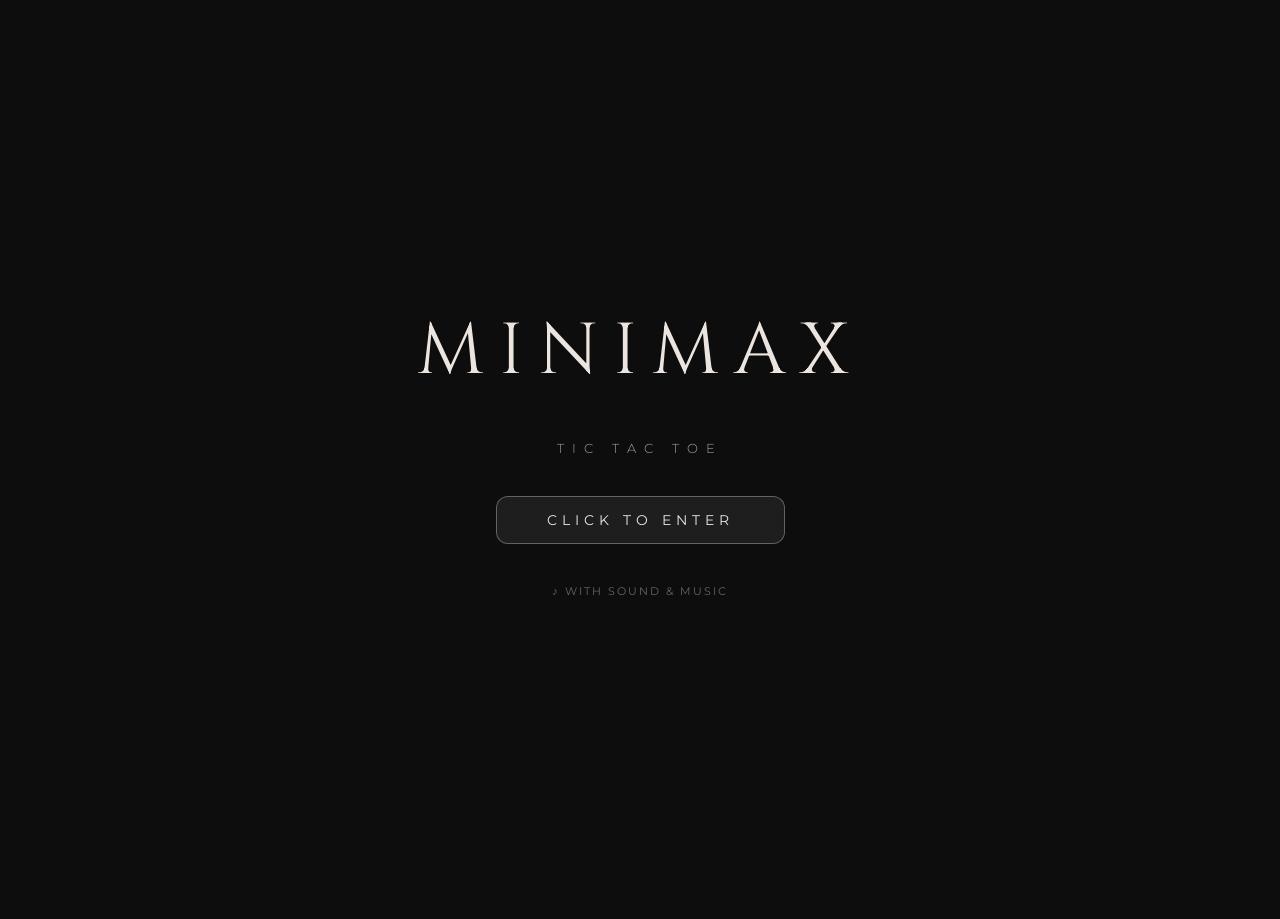
==== commit b5585a4e: "update" ====
--- a/main.html
+++ b/main.html
@@ -264,6 +264,345 @@
         <div class="bottom-right">Made by Jeremy, Phillipo, Rendra</div>
     </div>
 
+<<<<<<< HEAD
     <script src="script.js"></script>
+=======
+    <script>
+        // --- GAME LOGIC STATE ---
+        let currentSize = 3;
+        let currentDifficulty = 'Hard';
+        let firstTurnChoice = 'Player';
+        let currentBlur = 6;
+        let winCondition = 3;
+        let board = [], pScore = 0, bScore = 0, isPlayerTurn = true, gameActive = false;
+
+        // --- UI NAVIGATION & HIGHLIGHT LOGIC ---
+        function showScreen(screenId) {
+            document.querySelectorAll('.ui-container').forEach(el => el.classList.add('hidden'));
+            document.getElementById(screenId).classList.remove('hidden');
+            const videoBg = document.getElementById('bg-video');
+            if (screenId === 'lobby-screen') {
+                videoBg.classList.remove('video-blurred'); 
+            } else {
+                videoBg.classList.add('video-blurred'); 
+            }
+            syncHighlights();
+        }
+
+        function syncHighlights() {
+            // Update Glow untuk Blur
+            document.querySelectorAll('#blur-opts .menu-btn').forEach(b => b.classList.remove('selected-opt'));
+            if(currentBlur === 2) document.querySelector('#blur-opts .menu-btn:nth-child(1)').classList.add('selected-opt');
+            if(currentBlur === 6) document.querySelector('#blur-opts .menu-btn:nth-child(2)').classList.add('selected-opt');
+            if(currentBlur === 12) document.querySelector('#blur-opts .menu-btn:nth-child(3)').classList.add('selected-opt');
+
+            // Update Glow untuk Ukuran Papan
+            document.querySelectorAll('#size-opts .menu-btn').forEach(b => b.classList.remove('selected-opt'));
+            if(currentSize === 3) document.querySelector('#size-opts .menu-btn:nth-child(1)').classList.add('selected-opt');
+            if(currentSize === 5) document.querySelector('#size-opts .menu-btn:nth-child(2)').classList.add('selected-opt');
+            if(currentSize === 6) document.querySelector('#size-opts .menu-btn:nth-child(3)').classList.add('selected-opt');
+
+            // Update Glow untuk Difficulty
+            document.querySelectorAll('#diff-opts .menu-btn').forEach(b => b.classList.remove('selected-opt'));
+            if(currentDifficulty === 'Easy') document.querySelector('#diff-opts .menu-btn:nth-child(1)').classList.add('selected-opt');
+            if(currentDifficulty === 'Medium') document.querySelector('#diff-opts .menu-btn:nth-child(2)').classList.add('selected-opt');
+            if(currentDifficulty === 'Hard') document.querySelector('#diff-opts .menu-btn:nth-child(3)').classList.add('selected-opt');
+
+            // Update Glow untuk First Turn
+            document.querySelectorAll('#turn-opts .menu-btn').forEach(b => b.classList.remove('selected-opt'));
+            if(firstTurnChoice === 'Player') document.querySelector('#turn-opts .menu-btn:nth-child(1)').classList.add('selected-opt');
+            if(firstTurnChoice === 'Bot') document.querySelector('#turn-opts .menu-btn:nth-child(2)').classList.add('selected-opt');
+        }
+
+        // --- SETTINGS LOGIC ---
+        function setBlur(amount) {
+            currentBlur = amount;
+            document.documentElement.style.setProperty('--blur-amount', amount + 'px');
+            syncHighlights();
+        }
+
+        function resetDefaults() {
+            setBlur(6);
+        }
+
+        function toggleAudio(type) { console.log(type + ' toggled'); }
+
+        function chooseSize(size) {
+            currentSize = size;
+            syncHighlights();
+            setTimeout(() => showScreen('difficulty-screen'), 300);
+        }
+
+        function setDifficulty(diff) {
+            currentDifficulty = diff;
+            winCondition = currentSize === 3 ? 3 : 4; 
+            syncHighlights();
+            setTimeout(() => showScreen('turn-screen'), 300);
+        }
+
+        function setFirstTurn(choice) {
+            firstTurnChoice = choice;
+            document.getElementById('game-tip').innerText = `Tip: Get ${winCondition} in a row to win!`;
+            pScore = 0; bScore = 0;
+            updateScoreboard();
+            syncHighlights();
+            setTimeout(() => { showScreen('game-screen'); startRound(); }, 400);
+        }
+
+        function startRound() {
+            board = Array(currentSize * currentSize).fill(null);
+            gameActive = true;
+            isPlayerTurn = (firstTurnChoice === 'Player');
+            renderBoard();
+            if (!isPlayerTurn) {
+                document.getElementById('round-status').innerText = "Bot is thinking...";
+                setTimeout(botMove, getThinkingDelay());
+            } else {
+                document.getElementById('round-status').innerText = `Your turn! (${currentDifficulty})`;
+            }
+        }
+
+        function renderBoard() {
+            const boardEl = document.getElementById('board');
+            boardEl.innerHTML = '';
+            const maxBoardSize = 450; 
+            const cellSize = Math.floor(maxBoardSize / currentSize);
+            boardEl.style.gridTemplateColumns = `repeat(${currentSize}, ${cellSize}px)`;
+            boardEl.style.gridTemplateRows = `repeat(${currentSize}, ${cellSize}px)`;
+
+            for (let i = 0; i < board.length; i++) {
+                const cell = document.createElement('div');
+                cell.classList.add('cell');
+                cell.style.fontSize = `${Math.floor(cellSize * 0.6)}px`;
+                if (board[i]) {
+                    cell.innerText = board[i];
+                    cell.classList.add(board[i].toLowerCase());
+                }
+                cell.onclick = () => handlePlayerMove(i);
+                boardEl.appendChild(cell);
+            }
+        }
+
+        function getThinkingDelay() {
+            if (currentDifficulty === 'Easy') return 1500;
+            if (currentDifficulty === 'Medium') return 800;
+            return 300;
+        }
+
+        function handlePlayerMove(index) {
+            if (!gameActive || board[index] || !isPlayerTurn) return;
+            board[index] = 'X';
+            renderBoard();
+            if (checkWin('X')) return endRound('X');
+            if (board.every(cell => cell !== null)) return endRound('DRAW');
+            isPlayerTurn = false;
+            document.getElementById('round-status').innerText = "Bot is thinking...";
+            setTimeout(botMove, getThinkingDelay()); 
+        }
+
+        function botMove() {
+            if (!gameActive) return;
+            let bestMove;
+            
+            // Hard pakai skor Heuristic 100%, Medium pakai 60% waktu, sisanya semi-random
+            let useTactic = (currentDifficulty === 'Hard') || (currentDifficulty === 'Medium' && Math.random() > 0.4);
+
+            if (useTactic) {
+                bestMove = (currentSize === 3) ? getBestMoveMinimax() : getHeuristicMove();
+            } else {
+                // Pada giliran "bodoh" di Medium, bot tetap dipaksa memblokir ancaman 1 langkah akhir
+                if (currentDifficulty === 'Medium') {
+                    for (let i = 0; i < board.length; i++) {
+                        if (board[i] === null) { board[i] = 'X'; if (checkWin('X')) { board[i] = null; bestMove = i; break; } board[i] = null; }
+                    }
+                }
+                if (bestMove === undefined) bestMove = getRandomMove(); 
+            }
+            
+            // Fallback keamanan
+            if (bestMove === undefined || bestMove === null) bestMove = getRandomMove();
+
+            board[bestMove] = 'O';
+            renderBoard();
+            if (checkWin('O')) return endRound('O');
+            if (board.every(cell => cell !== null)) return endRound('DRAW');
+            isPlayerTurn = true;
+            document.getElementById('round-status').innerText = `Your turn! (${currentDifficulty})`;
+        }
+
+        function endRound(winner) {
+            gameActive = false;
+            if (winner === 'X') pScore++; else if (winner === 'O') bScore++;
+            document.getElementById('round-status').innerText = winner === 'DRAW' ? "Round Draw!" : (winner === 'X' ? "You won this round!" : "Bot won this round!");
+            updateScoreboard();
+            if (pScore === 3 || bScore === 3) {
+                setTimeout(() => endMatch(pScore === 3 ? 'PLAYER' : 'BOT'), 1000);
+            } else {
+                setTimeout(startRound, 1500);
+            }
+        }
+
+        function endMatch(winner) {
+            const wintxt = document.getElementById('match-winner-text');
+            wintxt.innerText = winner === 'PLAYER' ? "YOU WIN!" : "YOU LOSE";
+            wintxt.style.color = winner === 'PLAYER' ? "#2ecc71" : "#e74c3c";
+            showScreen('result-screen');
+        }
+
+        function updateScoreboard() {
+            document.getElementById('score-player').innerText = pScore;
+            document.getElementById('score-bot').innerText = bScore;
+        }
+
+        function checkWin(player) {
+            const s = currentSize, w = winCondition;
+            for (let r = 0; r < s; r++) {
+                for (let c = 0; c < s; c++) {
+                    if (c <= s - w && checkDirection(r, c, 0, 1, player, w, s)) return true;
+                    if (r <= s - w && checkDirection(r, c, 1, 0, player, w, s)) return true;
+                    if (r <= s - w && c <= s - w && checkDirection(r, c, 1, 1, player, w, s)) return true;
+                    if (r <= s - w && c >= w - 1 && checkDirection(r, c, 1, -1, player, w, s)) return true;
+                }
+            }
+            return false;
+        }
+
+        function checkDirection(r, c, rDir, cDir, player, winCond, size) {
+            for (let i = 0; i < winCond; i++) {
+                if (board[(r + i * rDir) * size + (c + i * cDir)] !== player) return false;
+            }
+            return true;
+        }
+
+        function getRandomMove() {
+            let available = [];
+            board.forEach((val, idx) => { if (!val) available.push(idx); });
+            return available[Math.floor(Math.random() * available.length)];
+        }
+
+        function getHeuristicMove() {
+            // 1. Cek instan win atau block win (Prioritas Mutlak)
+            for (let i = 0; i < board.length; i++) {
+                if (board[i] === null) { board[i] = 'O'; if (checkWin('O')) { board[i] = null; return i; } board[i] = null; }
+            }
+            for (let i = 0; i < board.length; i++) {
+                if (board[i] === null) { board[i] = 'X'; if (checkWin('X')) { board[i] = null; return i; } board[i] = null; }
+            }
+
+            // 2. Evaluasi skor posisi untuk langkah terbaik di papan besar (Heuristic Scoring)
+            let bestScore = -Infinity;
+            let bestMoves = [];
+            const center = (currentSize - 1) / 2;
+
+            for (let i = 0; i < board.length; i++) {
+                if (board[i] === null) {
+                    // Kombinasi nilai serangan (O) dan nilai pertahanan (X)
+                    let score = evaluateCell(i, 'O') + (evaluateCell(i, 'X') * 0.95); 
+                    
+                    // Bias: Bot sedikit lebih memprioritaskan area tengah papan jika skornya seri
+                    let r = Math.floor(i / currentSize);
+                    let c = i % currentSize;
+                    let distToCenter = Math.abs(r - center) + Math.abs(c - center);
+                    score -= distToCenter * 0.1;
+
+                    if (score > bestScore) {
+                        bestScore = score;
+                        bestMoves = [i];
+                    } else if (score === bestScore) {
+                        bestMoves.push(i);
+                    }
+                }
+            }
+
+            // Pilih secara acak jika ada beberapa langkah dengan skor maksimal yang sama
+            if (bestMoves.length > 0) {
+                return bestMoves[Math.floor(Math.random() * bestMoves.length)];
+            }
+            return getRandomMove();
+        }
+
+        // Fungsi baru untuk menilai seberapa bagus menaruh bidak di suatu sel
+        function evaluateCell(index, player) {
+            const s = currentSize;
+            const w = winCondition;
+            let r = Math.floor(index / s);
+            let c = index % s;
+            let score = 0;
+
+            // Arah: Horizontal, Vertikal, Diagonal Kanan, Diagonal Kiri
+            const dirs = [[0, 1], [1, 0], [1, 1], [1, -1]];
+
+            for (let [rDir, cDir] of dirs) {
+                // Cek semua 'jendela' garis kemenangan yang melewati titik (r, c)
+                for (let offset = 0; offset < w; offset++) {
+                    let startR = r - offset * rDir;
+                    let startC = c - offset * cDir;
+                    let endR = startR + (w - 1) * rDir;
+                    let endC = startC + (w - 1) * cDir;
+
+                    // Pastikan koordinat garis tidak keluar dari batas papan
+                    if (startR >= 0 && startR < s && startC >= 0 && startC < s && 
+                        endR >= 0 && endR < s && endC >= 0 && endC < s) {
+                        
+                        let playerCount = 0;
+                        let blocked = false;
+
+                        for (let i = 0; i < w; i++) {
+                            let cellState = board[(startR + i * rDir) * s + (startC + i * cDir)];
+                            if (cellState === player) {
+                                playerCount++;
+                            } else if (cellState !== null) {
+                                blocked = true;
+                                break; // Jalur ini sudah diblokir lawan
+                            }
+                        }
+
+                        // Berikan poin tinggi jika jalur ini sangat potensial
+                        if (!blocked) {
+                            if (playerCount === w - 1) score += 10000;   // Butuh 1 lagi
+                            else if (playerCount === w - 2) score += 100;  // Butuh 2 lagi
+                            else if (playerCount === w - 3) score += 10;   // Potensi awal garis
+                            else if (playerCount === 0) score += 1;        // Jalur kosong murni
+                        }
+                    }
+                }
+            }
+            return score;
+        }
+
+        function getBestMoveMinimax() {
+            let bestScore = -Infinity, move;
+            for (let i = 0; i < 9; i++) {
+                if (board[i] === null) {
+                    board[i] = 'O'; let score = minimax(board, 0, false); board[i] = null;
+                    if (score > bestScore) { bestScore = score; move = i; }
+                }
+            }
+            return move;
+        }
+
+        function minimax(newBoard, depth, isMaximizing) {
+            if (checkWin('O')) return 10 - depth;
+            if (checkWin('X')) return depth - 10;
+            if (newBoard.every(cell => cell !== null)) return 0;
+            if (isMaximizing) {
+                let bestScore = -Infinity;
+                for (let i = 0; i < 9; i++) {
+                    if (newBoard[i] === null) { newBoard[i] = 'O'; let score = minimax(newBoard, depth + 1, false); newBoard[i] = null; bestScore = Math.max(score, bestScore); }
+                }
+                return bestScore;
+            } else {
+                let bestScore = Infinity;
+                for (let i = 0; i < 9; i++) {
+                    if (newBoard[i] === null) { newBoard[i] = 'X'; let score = minimax(newBoard, depth + 1, true); newBoard[i] = null; bestScore = Math.min(score, bestScore); }
+                }
+                return bestScore;
+            }
+        }
+        
+        // Panggil saat web pertama kali di-load untuk memasang efek glowing awal
+        window.onload = () => syncHighlights();
+    </script>
+>>>>>>> 546e03f6e01f9e3338e2fe2de31e28fbbbb75dc7
 </body>
 </html>
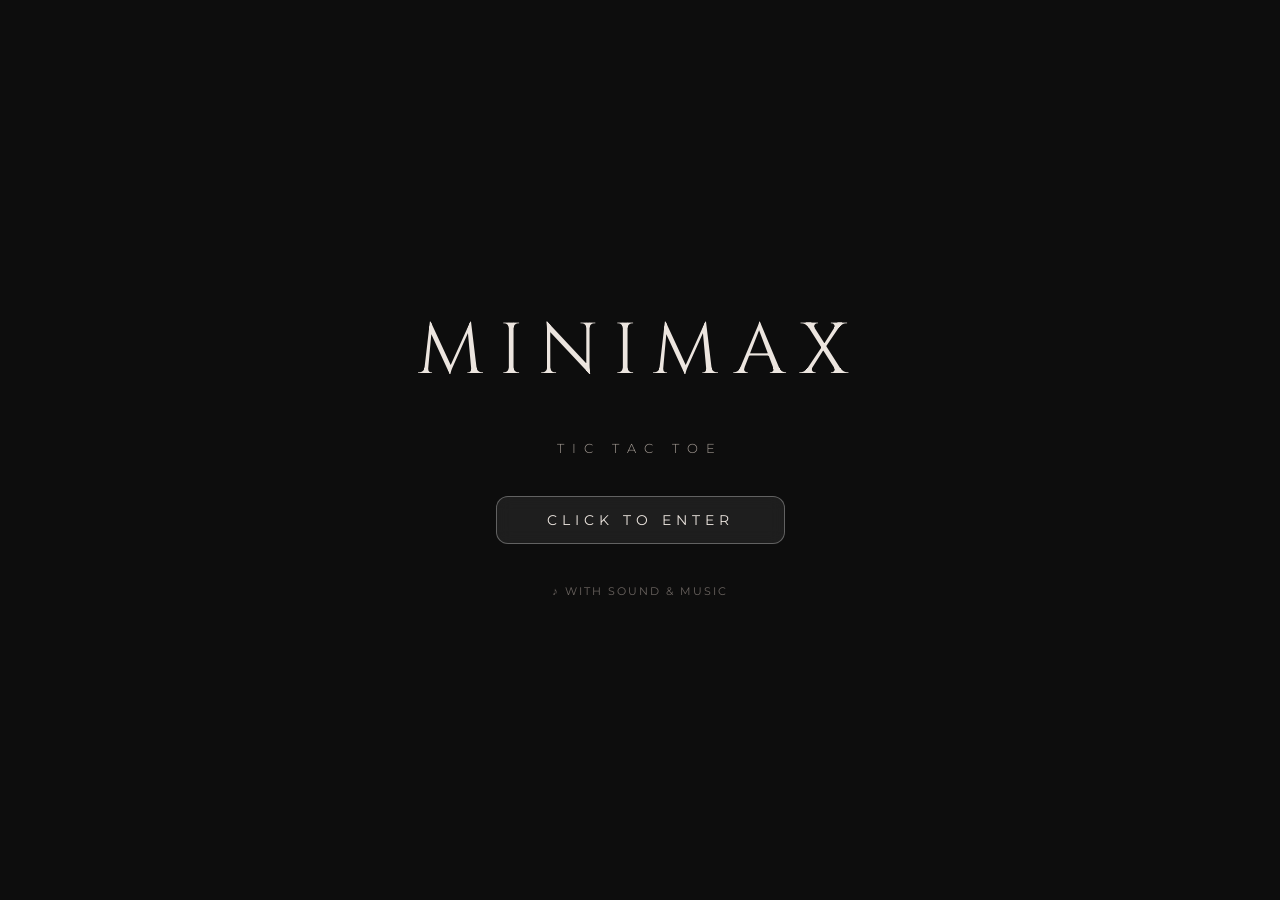
==== commit cdccae21: "New" ====
--- a/main.html
+++ b/main.html
@@ -58,11 +58,17 @@
             <div class="menu-section">
                 <button class="menu-btn" onclick="showScreen('size-screen')">
                     <div class="btn-icon"><i class="fas fa-play"></i></div>
-                    <div class="btn-text-wrapper"><span class="btn-title">PLAY</span><span class="btn-desc">Start a new match</span></div>
+                    <div class="btn-text-wrapper">
+                        <span class="btn-title">PLAY</span>
+                        <span class="btn-desc">Start a new match</span>
+                    </div>
                 </button>
                 <button class="menu-btn" onclick="showScreen('settings-screen')">
                     <div class="btn-icon"><i class="fas fa-cog"></i></div>
-                    <div class="btn-text-wrapper"><span class="btn-title">SETTINGS</span><span class="btn-desc">Customize experience</span></div>
+                    <div class="btn-text-wrapper">
+                        <span class="btn-title">SETTINGS</span>
+                        <span class="btn-desc">Customize experience</span>
+                    </div>
                 </button>
             </div>
         </div>
@@ -264,345 +270,6 @@
         <div class="bottom-right">Made by Jeremy, Phillipo, Rendra</div>
     </div>
 
-<<<<<<< HEAD
     <script src="script.js"></script>
-=======
-    <script>
-        // --- GAME LOGIC STATE ---
-        let currentSize = 3;
-        let currentDifficulty = 'Hard';
-        let firstTurnChoice = 'Player';
-        let currentBlur = 6;
-        let winCondition = 3;
-        let board = [], pScore = 0, bScore = 0, isPlayerTurn = true, gameActive = false;
-
-        // --- UI NAVIGATION & HIGHLIGHT LOGIC ---
-        function showScreen(screenId) {
-            document.querySelectorAll('.ui-container').forEach(el => el.classList.add('hidden'));
-            document.getElementById(screenId).classList.remove('hidden');
-            const videoBg = document.getElementById('bg-video');
-            if (screenId === 'lobby-screen') {
-                videoBg.classList.remove('video-blurred'); 
-            } else {
-                videoBg.classList.add('video-blurred'); 
-            }
-            syncHighlights();
-        }
-
-        function syncHighlights() {
-            // Update Glow untuk Blur
-            document.querySelectorAll('#blur-opts .menu-btn').forEach(b => b.classList.remove('selected-opt'));
-            if(currentBlur === 2) document.querySelector('#blur-opts .menu-btn:nth-child(1)').classList.add('selected-opt');
-            if(currentBlur === 6) document.querySelector('#blur-opts .menu-btn:nth-child(2)').classList.add('selected-opt');
-            if(currentBlur === 12) document.querySelector('#blur-opts .menu-btn:nth-child(3)').classList.add('selected-opt');
-
-            // Update Glow untuk Ukuran Papan
-            document.querySelectorAll('#size-opts .menu-btn').forEach(b => b.classList.remove('selected-opt'));
-            if(currentSize === 3) document.querySelector('#size-opts .menu-btn:nth-child(1)').classList.add('selected-opt');
-            if(currentSize === 5) document.querySelector('#size-opts .menu-btn:nth-child(2)').classList.add('selected-opt');
-            if(currentSize === 6) document.querySelector('#size-opts .menu-btn:nth-child(3)').classList.add('selected-opt');
-
-            // Update Glow untuk Difficulty
-            document.querySelectorAll('#diff-opts .menu-btn').forEach(b => b.classList.remove('selected-opt'));
-            if(currentDifficulty === 'Easy') document.querySelector('#diff-opts .menu-btn:nth-child(1)').classList.add('selected-opt');
-            if(currentDifficulty === 'Medium') document.querySelector('#diff-opts .menu-btn:nth-child(2)').classList.add('selected-opt');
-            if(currentDifficulty === 'Hard') document.querySelector('#diff-opts .menu-btn:nth-child(3)').classList.add('selected-opt');
-
-            // Update Glow untuk First Turn
-            document.querySelectorAll('#turn-opts .menu-btn').forEach(b => b.classList.remove('selected-opt'));
-            if(firstTurnChoice === 'Player') document.querySelector('#turn-opts .menu-btn:nth-child(1)').classList.add('selected-opt');
-            if(firstTurnChoice === 'Bot') document.querySelector('#turn-opts .menu-btn:nth-child(2)').classList.add('selected-opt');
-        }
-
-        // --- SETTINGS LOGIC ---
-        function setBlur(amount) {
-            currentBlur = amount;
-            document.documentElement.style.setProperty('--blur-amount', amount + 'px');
-            syncHighlights();
-        }
-
-        function resetDefaults() {
-            setBlur(6);
-        }
-
-        function toggleAudio(type) { console.log(type + ' toggled'); }
-
-        function chooseSize(size) {
-            currentSize = size;
-            syncHighlights();
-            setTimeout(() => showScreen('difficulty-screen'), 300);
-        }
-
-        function setDifficulty(diff) {
-            currentDifficulty = diff;
-            winCondition = currentSize === 3 ? 3 : 4; 
-            syncHighlights();
-            setTimeout(() => showScreen('turn-screen'), 300);
-        }
-
-        function setFirstTurn(choice) {
-            firstTurnChoice = choice;
-            document.getElementById('game-tip').innerText = `Tip: Get ${winCondition} in a row to win!`;
-            pScore = 0; bScore = 0;
-            updateScoreboard();
-            syncHighlights();
-            setTimeout(() => { showScreen('game-screen'); startRound(); }, 400);
-        }
-
-        function startRound() {
-            board = Array(currentSize * currentSize).fill(null);
-            gameActive = true;
-            isPlayerTurn = (firstTurnChoice === 'Player');
-            renderBoard();
-            if (!isPlayerTurn) {
-                document.getElementById('round-status').innerText = "Bot is thinking...";
-                setTimeout(botMove, getThinkingDelay());
-            } else {
-                document.getElementById('round-status').innerText = `Your turn! (${currentDifficulty})`;
-            }
-        }
-
-        function renderBoard() {
-            const boardEl = document.getElementById('board');
-            boardEl.innerHTML = '';
-            const maxBoardSize = 450; 
-            const cellSize = Math.floor(maxBoardSize / currentSize);
-            boardEl.style.gridTemplateColumns = `repeat(${currentSize}, ${cellSize}px)`;
-            boardEl.style.gridTemplateRows = `repeat(${currentSize}, ${cellSize}px)`;
-
-            for (let i = 0; i < board.length; i++) {
-                const cell = document.createElement('div');
-                cell.classList.add('cell');
-                cell.style.fontSize = `${Math.floor(cellSize * 0.6)}px`;
-                if (board[i]) {
-                    cell.innerText = board[i];
-                    cell.classList.add(board[i].toLowerCase());
-                }
-                cell.onclick = () => handlePlayerMove(i);
-                boardEl.appendChild(cell);
-            }
-        }
-
-        function getThinkingDelay() {
-            if (currentDifficulty === 'Easy') return 1500;
-            if (currentDifficulty === 'Medium') return 800;
-            return 300;
-        }
-
-        function handlePlayerMove(index) {
-            if (!gameActive || board[index] || !isPlayerTurn) return;
-            board[index] = 'X';
-            renderBoard();
-            if (checkWin('X')) return endRound('X');
-            if (board.every(cell => cell !== null)) return endRound('DRAW');
-            isPlayerTurn = false;
-            document.getElementById('round-status').innerText = "Bot is thinking...";
-            setTimeout(botMove, getThinkingDelay()); 
-        }
-
-        function botMove() {
-            if (!gameActive) return;
-            let bestMove;
-            
-            // Hard pakai skor Heuristic 100%, Medium pakai 60% waktu, sisanya semi-random
-            let useTactic = (currentDifficulty === 'Hard') || (currentDifficulty === 'Medium' && Math.random() > 0.4);
-
-            if (useTactic) {
-                bestMove = (currentSize === 3) ? getBestMoveMinimax() : getHeuristicMove();
-            } else {
-                // Pada giliran "bodoh" di Medium, bot tetap dipaksa memblokir ancaman 1 langkah akhir
-                if (currentDifficulty === 'Medium') {
-                    for (let i = 0; i < board.length; i++) {
-                        if (board[i] === null) { board[i] = 'X'; if (checkWin('X')) { board[i] = null; bestMove = i; break; } board[i] = null; }
-                    }
-                }
-                if (bestMove === undefined) bestMove = getRandomMove(); 
-            }
-            
-            // Fallback keamanan
-            if (bestMove === undefined || bestMove === null) bestMove = getRandomMove();
-
-            board[bestMove] = 'O';
-            renderBoard();
-            if (checkWin('O')) return endRound('O');
-            if (board.every(cell => cell !== null)) return endRound('DRAW');
-            isPlayerTurn = true;
-            document.getElementById('round-status').innerText = `Your turn! (${currentDifficulty})`;
-        }
-
-        function endRound(winner) {
-            gameActive = false;
-            if (winner === 'X') pScore++; else if (winner === 'O') bScore++;
-            document.getElementById('round-status').innerText = winner === 'DRAW' ? "Round Draw!" : (winner === 'X' ? "You won this round!" : "Bot won this round!");
-            updateScoreboard();
-            if (pScore === 3 || bScore === 3) {
-                setTimeout(() => endMatch(pScore === 3 ? 'PLAYER' : 'BOT'), 1000);
-            } else {
-                setTimeout(startRound, 1500);
-            }
-        }
-
-        function endMatch(winner) {
-            const wintxt = document.getElementById('match-winner-text');
-            wintxt.innerText = winner === 'PLAYER' ? "YOU WIN!" : "YOU LOSE";
-            wintxt.style.color = winner === 'PLAYER' ? "#2ecc71" : "#e74c3c";
-            showScreen('result-screen');
-        }
-
-        function updateScoreboard() {
-            document.getElementById('score-player').innerText = pScore;
-            document.getElementById('score-bot').innerText = bScore;
-        }
-
-        function checkWin(player) {
-            const s = currentSize, w = winCondition;
-            for (let r = 0; r < s; r++) {
-                for (let c = 0; c < s; c++) {
-                    if (c <= s - w && checkDirection(r, c, 0, 1, player, w, s)) return true;
-                    if (r <= s - w && checkDirection(r, c, 1, 0, player, w, s)) return true;
-                    if (r <= s - w && c <= s - w && checkDirection(r, c, 1, 1, player, w, s)) return true;
-                    if (r <= s - w && c >= w - 1 && checkDirection(r, c, 1, -1, player, w, s)) return true;
-                }
-            }
-            return false;
-        }
-
-        function checkDirection(r, c, rDir, cDir, player, winCond, size) {
-            for (let i = 0; i < winCond; i++) {
-                if (board[(r + i * rDir) * size + (c + i * cDir)] !== player) return false;
-            }
-            return true;
-        }
-
-        function getRandomMove() {
-            let available = [];
-            board.forEach((val, idx) => { if (!val) available.push(idx); });
-            return available[Math.floor(Math.random() * available.length)];
-        }
-
-        function getHeuristicMove() {
-            // 1. Cek instan win atau block win (Prioritas Mutlak)
-            for (let i = 0; i < board.length; i++) {
-                if (board[i] === null) { board[i] = 'O'; if (checkWin('O')) { board[i] = null; return i; } board[i] = null; }
-            }
-            for (let i = 0; i < board.length; i++) {
-                if (board[i] === null) { board[i] = 'X'; if (checkWin('X')) { board[i] = null; return i; } board[i] = null; }
-            }
-
-            // 2. Evaluasi skor posisi untuk langkah terbaik di papan besar (Heuristic Scoring)
-            let bestScore = -Infinity;
-            let bestMoves = [];
-            const center = (currentSize - 1) / 2;
-
-            for (let i = 0; i < board.length; i++) {
-                if (board[i] === null) {
-                    // Kombinasi nilai serangan (O) dan nilai pertahanan (X)
-                    let score = evaluateCell(i, 'O') + (evaluateCell(i, 'X') * 0.95); 
-                    
-                    // Bias: Bot sedikit lebih memprioritaskan area tengah papan jika skornya seri
-                    let r = Math.floor(i / currentSize);
-                    let c = i % currentSize;
-                    let distToCenter = Math.abs(r - center) + Math.abs(c - center);
-                    score -= distToCenter * 0.1;
-
-                    if (score > bestScore) {
-                        bestScore = score;
-                        bestMoves = [i];
-                    } else if (score === bestScore) {
-                        bestMoves.push(i);
-                    }
-                }
-            }
-
-            // Pilih secara acak jika ada beberapa langkah dengan skor maksimal yang sama
-            if (bestMoves.length > 0) {
-                return bestMoves[Math.floor(Math.random() * bestMoves.length)];
-            }
-            return getRandomMove();
-        }
-
-        // Fungsi baru untuk menilai seberapa bagus menaruh bidak di suatu sel
-        function evaluateCell(index, player) {
-            const s = currentSize;
-            const w = winCondition;
-            let r = Math.floor(index / s);
-            let c = index % s;
-            let score = 0;
-
-            // Arah: Horizontal, Vertikal, Diagonal Kanan, Diagonal Kiri
-            const dirs = [[0, 1], [1, 0], [1, 1], [1, -1]];
-
-            for (let [rDir, cDir] of dirs) {
-                // Cek semua 'jendela' garis kemenangan yang melewati titik (r, c)
-                for (let offset = 0; offset < w; offset++) {
-                    let startR = r - offset * rDir;
-                    let startC = c - offset * cDir;
-                    let endR = startR + (w - 1) * rDir;
-                    let endC = startC + (w - 1) * cDir;
-
-                    // Pastikan koordinat garis tidak keluar dari batas papan
-                    if (startR >= 0 && startR < s && startC >= 0 && startC < s && 
-                        endR >= 0 && endR < s && endC >= 0 && endC < s) {
-                        
-                        let playerCount = 0;
-                        let blocked = false;
-
-                        for (let i = 0; i < w; i++) {
-                            let cellState = board[(startR + i * rDir) * s + (startC + i * cDir)];
-                            if (cellState === player) {
-                                playerCount++;
-                            } else if (cellState !== null) {
-                                blocked = true;
-                                break; // Jalur ini sudah diblokir lawan
-                            }
-                        }
-
-                        // Berikan poin tinggi jika jalur ini sangat potensial
-                        if (!blocked) {
-                            if (playerCount === w - 1) score += 10000;   // Butuh 1 lagi
-                            else if (playerCount === w - 2) score += 100;  // Butuh 2 lagi
-                            else if (playerCount === w - 3) score += 10;   // Potensi awal garis
-                            else if (playerCount === 0) score += 1;        // Jalur kosong murni
-                        }
-                    }
-                }
-            }
-            return score;
-        }
-
-        function getBestMoveMinimax() {
-            let bestScore = -Infinity, move;
-            for (let i = 0; i < 9; i++) {
-                if (board[i] === null) {
-                    board[i] = 'O'; let score = minimax(board, 0, false); board[i] = null;
-                    if (score > bestScore) { bestScore = score; move = i; }
-                }
-            }
-            return move;
-        }
-
-        function minimax(newBoard, depth, isMaximizing) {
-            if (checkWin('O')) return 10 - depth;
-            if (checkWin('X')) return depth - 10;
-            if (newBoard.every(cell => cell !== null)) return 0;
-            if (isMaximizing) {
-                let bestScore = -Infinity;
-                for (let i = 0; i < 9; i++) {
-                    if (newBoard[i] === null) { newBoard[i] = 'O'; let score = minimax(newBoard, depth + 1, false); newBoard[i] = null; bestScore = Math.max(score, bestScore); }
-                }
-                return bestScore;
-            } else {
-                let bestScore = Infinity;
-                for (let i = 0; i < 9; i++) {
-                    if (newBoard[i] === null) { newBoard[i] = 'X'; let score = minimax(newBoard, depth + 1, true); newBoard[i] = null; bestScore = Math.min(score, bestScore); }
-                }
-                return bestScore;
-            }
-        }
-        
-        // Panggil saat web pertama kali di-load untuk memasang efek glowing awal
-        window.onload = () => syncHighlights();
-    </script>
->>>>>>> 546e03f6e01f9e3338e2fe2de31e28fbbbb75dc7
 </body>
 </html>
